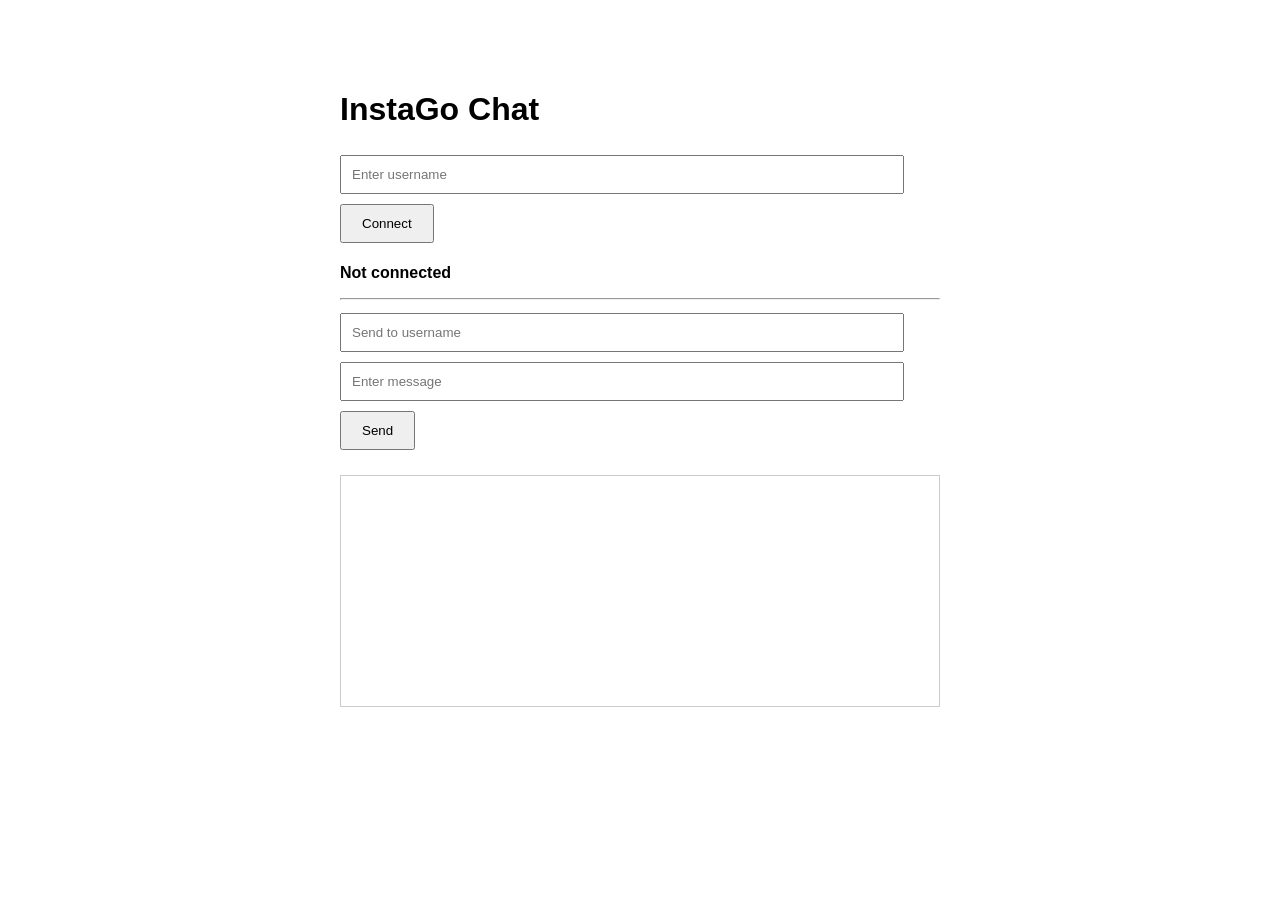
==== frontend/index.html @ cb794365 "Initial realtime chat project" ====
<!DOCTYPE html>
<html lang="en">
<head>
    <meta charset="UTF-8">
    <meta name="viewport" content="width=device-width, initial-scale=1.0">
    <title>InstaGo Chat</title>

    <style>
        body {
            font-family: Arial, sans-serif;
            max-width: 600px;
            margin: 50px auto;
            padding: 20px;
        }

        input {
            padding: 10px;
            margin: 5px 0;
            width: 90%;
        }

        button {
            padding: 10px 20px;
            margin: 5px 0;
            cursor: pointer;
        }

        #output {
            margin-top: 20px;
            border: 1px solid #ccc;
            padding: 15px;
            min-height: 200px;
        }

        #status {
            font-weight: bold;
        }
    </style>
</head>

<body>

    <h1>InstaGo Chat</h1>

    <!-- Username -->
    <input type="text" id="username" placeholder="Enter username">
    <button onclick="connect()">Connect</button>

    <p id="status">Not connected</p>

    <hr>

    <!-- Chat -->
    <input type="text" id="recipient" placeholder="Send to username">
    <input type="text" id="message" placeholder="Enter message">

    <button onclick="sendMessage()">Send</button>

    <div id="output"></div>

    <script>

        let socket;

        function connect() {
            const username = document.getElementById("username").value;

            if (!username) {
                alert("Please enter a username");
                return;
            }

            socket = new WebSocket(
                "ws://localhost:8080/ws?username=" +
                encodeURIComponent(username)
            );

            socket.onopen = function() {
                document.getElementById("status").innerText =
                    "Connected as " + username;
            };

            socket.onmessage = function(event) {
                const output = document.getElementById("output");

                output.innerHTML += "<p>" + event.data + "</p>";
            };

            socket.onclose = function() {
                document.getElementById("status").innerText =
                    "Disconnected";
            };

            socket.onerror = function(error) {
                console.log("WebSocket error:", error);
            };
        }

        function sendMessage() {

            const recipient =
                document.getElementById("recipient").value;

            const message =
                document.getElementById("message").value;

            if (!socket || socket.readyState !== WebSocket.OPEN) {
                alert("Connect first!");
                return;
            }

            if (!recipient || !message) {
                alert("Enter recipient and message");
                return;
            }

            const data = {
                to: recipient,
                message: message
            };

            socket.send(JSON.stringify(data));
        }

    </script>

</body>
</html>
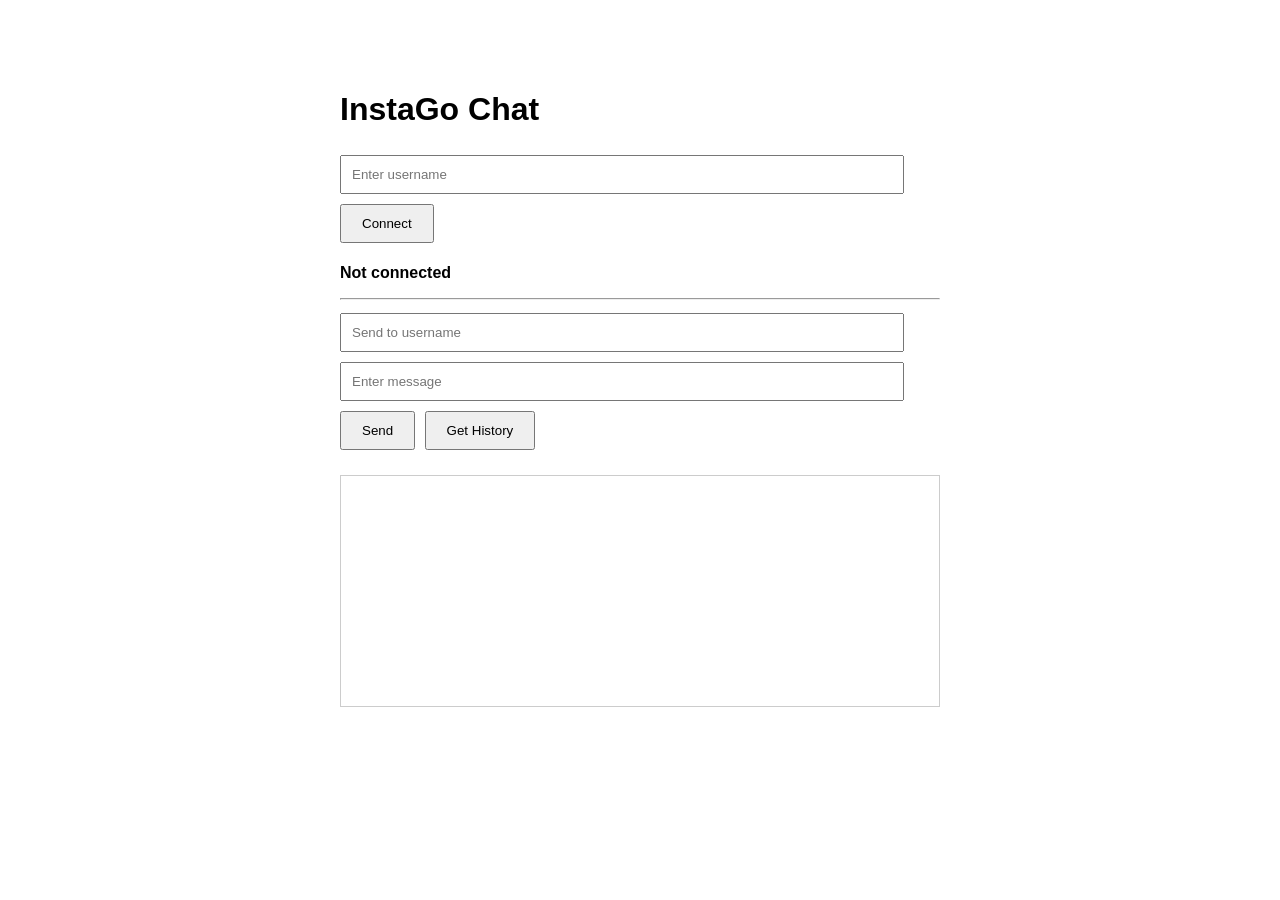
==== commit 8d4a5d7a: "Initial commit" ====
--- a/frontend/index.html
+++ b/frontend/index.html
@@ -21,7 +21,7 @@
 
         button {
             padding: 10px 20px;
-            margin: 5px 0;
+            margin: 5px 5px 5px 0;
             cursor: pointer;
         }
 
@@ -43,7 +43,12 @@
     <h1>InstaGo Chat</h1>
 
     <!-- Username -->
-    <input type="text" id="username" placeholder="Enter username">
+    <input
+        type="text"
+        id="username"
+        placeholder="Enter username"
+    >
+
     <button onclick="connect()">Connect</button>
 
     <p id="status">Not connected</p>
@@ -51,19 +56,34 @@
     <hr>
 
     <!-- Chat -->
-    <input type="text" id="recipient" placeholder="Send to username">
-    <input type="text" id="message" placeholder="Enter message">
+    <input
+        type="text"
+        id="recipient"
+        placeholder="Send to username"
+    >
+
+    <input
+        type="text"
+        id="message"
+        placeholder="Enter message"
+    >
 
     <button onclick="sendMessage()">Send</button>
 
+    <button onclick="getHistory()">Get History</button>
+
     <div id="output"></div>
 
     <script>
 
         let socket;
 
+
+        // Connect to WebSocket
         function connect() {
-            const username = document.getElementById("username").value;
+
+            const username =
+                document.getElementById("username").value;
 
             if (!username) {
                 alert("Please enter a username");
@@ -75,27 +95,84 @@
                 encodeURIComponent(username)
             );
 
+
             socket.onopen = function() {
+
                 document.getElementById("status").innerText =
                     "Connected as " + username;
-            };
-
+
+            };
+
+
+            // Receive messages from server
             socket.onmessage = function(event) {
-                const output = document.getElementById("output");
-
-                output.innerHTML += "<p>" + event.data + "</p>";
-            };
+
+                const output =
+                    document.getElementById("output");
+
+                try {
+
+                    const data = JSON.parse(event.data);
+
+                    // History received
+                    if (Array.isArray(data)) {
+
+                        data.forEach(msg => {
+
+                            output.innerHTML +=
+                                "<p>" +
+                                msg.from +
+                                ": " +
+                                msg.message +
+                                "</p>";
+
+                        });
+
+                    }
+
+                    // JSON object received
+                    else {
+
+                        output.innerHTML +=
+                            "<p>" +
+                            event.data +
+                            "</p>";
+
+                    }
+
+                }
+
+                // Normal text message
+                catch (error) {
+
+                    output.innerHTML +=
+                        "<p>" +
+                        event.data +
+                        "</p>";
+
+                }
+
+            };
+
 
             socket.onclose = function() {
+
                 document.getElementById("status").innerText =
                     "Disconnected";
-            };
+
+            };
+
 
             socket.onerror = function(error) {
+
                 console.log("WebSocket error:", error);
-            };
-        }
-
+
+            };
+
+        }
+
+
+        // Send normal chat message
         function sendMessage() {
 
             const recipient =
@@ -104,22 +181,72 @@
             const message =
                 document.getElementById("message").value;
 
-            if (!socket || socket.readyState !== WebSocket.OPEN) {
+
+            if (!socket ||
+                socket.readyState !== WebSocket.OPEN) {
+
                 alert("Connect first!");
                 return;
-            }
+
+            }
+
 
             if (!recipient || !message) {
+
                 alert("Enter recipient and message");
                 return;
-            }
+
+            }
+
 
             const data = {
+
+                type: "message",
                 to: recipient,
                 message: message
-            };
+
+            };
+
 
             socket.send(JSON.stringify(data));
+
+        }
+
+
+        // Request chat history
+        function getHistory() {
+
+            const recipient =
+                document.getElementById("recipient").value;
+
+
+            if (!socket ||
+                socket.readyState !== WebSocket.OPEN) {
+
+                alert("Connect first!");
+                return;
+
+            }
+
+
+            if (!recipient) {
+
+                alert("Enter username");
+                return;
+
+            }
+
+
+            const data = {
+
+                type: "history",
+                to: recipient
+
+            };
+
+
+            socket.send(JSON.stringify(data));
+
         }
 
     </script>
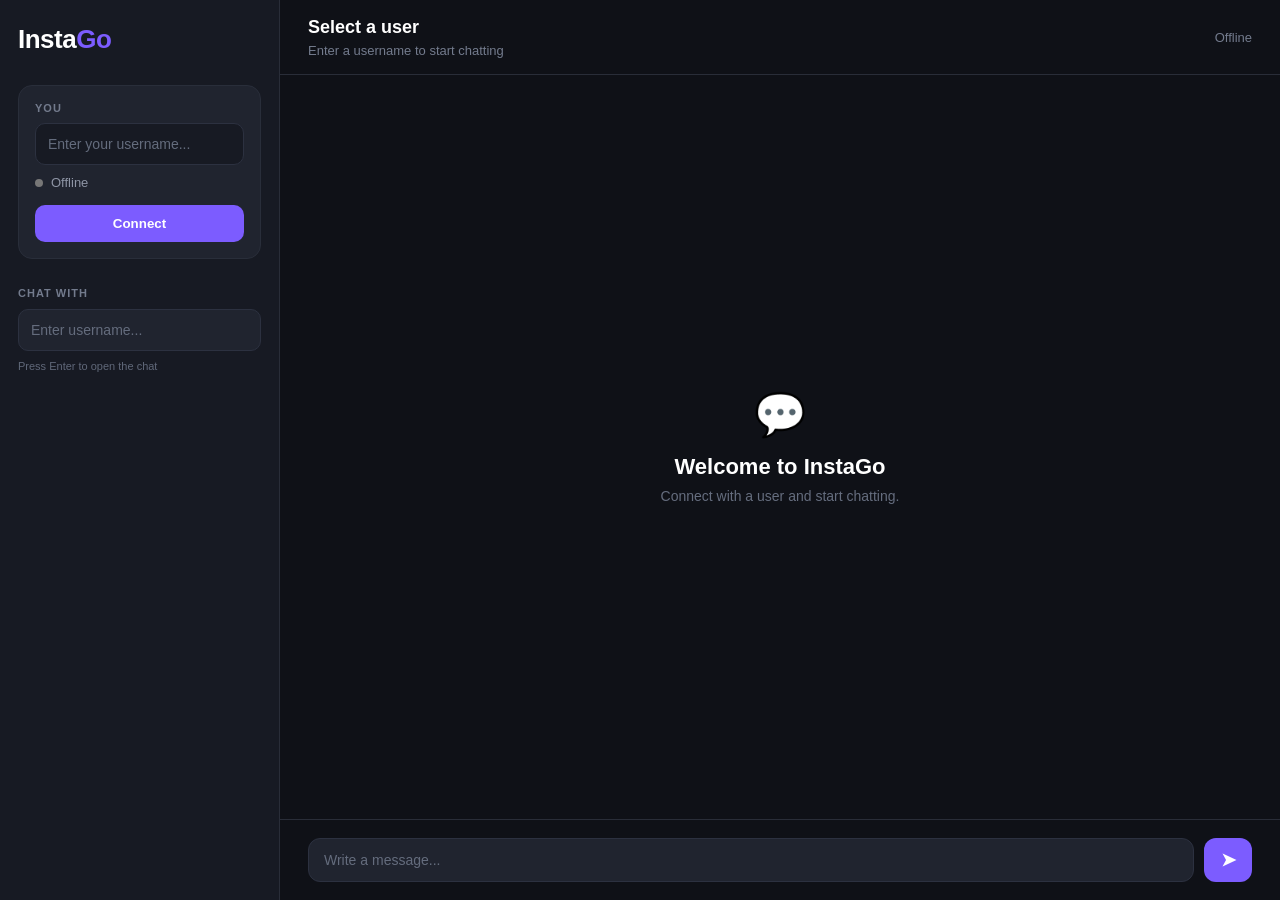
==== commit 53f80ef1: "Initial main" ====
--- a/frontend/index.html
+++ b/frontend/index.html
@@ -1,255 +1,174 @@
 <!DOCTYPE html>
 <html lang="en">
+
 <head>
     <meta charset="UTF-8">
     <meta name="viewport" content="width=device-width, initial-scale=1.0">
+
     <title>InstaGo Chat</title>
 
-    <style>
-        body {
-            font-family: Arial, sans-serif;
-            max-width: 600px;
-            margin: 50px auto;
-            padding: 20px;
-        }
-
-        input {
-            padding: 10px;
-            margin: 5px 0;
-            width: 90%;
-        }
-
-        button {
-            padding: 10px 20px;
-            margin: 5px 5px 5px 0;
-            cursor: pointer;
-        }
-
-        #output {
-            margin-top: 20px;
-            border: 1px solid #ccc;
-            padding: 15px;
-            min-height: 200px;
-        }
-
-        #status {
-            font-weight: bold;
-        }
-    </style>
+    <link rel="stylesheet" href="style.css">
 </head>
 
 <body>
 
-    <h1>InstaGo Chat</h1>
+    <div class="app">
 
-    <!-- Username -->
-    <input
-        type="text"
-        id="username"
-        placeholder="Enter username"
-    >
+        <!-- SIDEBAR -->
+        <aside class="sidebar">
 
-    <button onclick="connect()">Connect</button>
-
-    <p id="status">Not connected</p>
-
-    <hr>
-
-    <!-- Chat -->
-    <input
-        type="text"
-        id="recipient"
-        placeholder="Send to username"
-    >
-
-    <input
-        type="text"
-        id="message"
-        placeholder="Enter message"
-    >
-
-    <button onclick="sendMessage()">Send</button>
-
-    <button onclick="getHistory()">Get History</button>
-
-    <div id="output"></div>
-
-    <script>
-
-        let socket;
+            <div class="logo">
+                Insta<span>Go</span>
+            </div>
 
 
-        // Connect to WebSocket
-        function connect() {
+            <!-- YOUR USERNAME -->
+            <div class="profile-card">
 
-            const username =
-                document.getElementById("username").value;
+                <div class="profile-label">
+                    YOU
+                </div>
 
-            if (!username) {
-                alert("Please enter a username");
-                return;
-            }
+                <input
+                    type="text"
+                    id="username"
+                    class="username-input"
+                    placeholder="Enter your username..."
+                    autocomplete="off"
+                >
 
-            socket = new WebSocket(
-                "ws://localhost:8080/ws?username=" +
-                encodeURIComponent(username)
-            );
+                <div class="connection">
+
+                    <span
+                        id="statusDot"
+                        class="status-dot"
+                    ></span>
+
+                    <span id="status">
+                        Offline
+                    </span>
+
+                </div>
+
+                <button
+                    id="connectButton"
+                    class="connect-btn"
+                    onclick="connect()"
+                >
+                    Connect
+                </button>
+
+            </div>
 
 
-            socket.onopen = function() {
+            <!-- RECIPIENT -->
+            <div class="chat-selection">
 
-                document.getElementById("status").innerText =
-                    "Connected as " + username;
+                <div class="section-title">
+                    CHAT WITH
+                </div>
 
-            };
+                <input
+                    type="text"
+                    id="recipient"
+                    class="recipient-input"
+                    placeholder="Enter username..."
+                    autocomplete="off"
+                    onkeydown="handleRecipient(event)"
+                >
+
+                <p class="recipient-help">
+                    Press Enter to open the chat
+                </p>
+
+            </div>
+
+        </aside>
 
 
-            // Receive messages from server
-            socket.onmessage = function(event) {
-
-                const output =
-                    document.getElementById("output");
-
-                try {
-
-                    const data = JSON.parse(event.data);
-
-                    // History received
-                    if (Array.isArray(data)) {
-
-                        data.forEach(msg => {
-
-                            output.innerHTML +=
-                                "<p>" +
-                                msg.from +
-                                ": " +
-                                msg.message +
-                                "</p>";
-
-                        });
-
-                    }
-
-                    // JSON object received
-                    else {
-
-                        output.innerHTML +=
-                            "<p>" +
-                            event.data +
-                            "</p>";
-
-                    }
-
-                }
-
-                // Normal text message
-                catch (error) {
-
-                    output.innerHTML +=
-                        "<p>" +
-                        event.data +
-                        "</p>";
-
-                }
-
-            };
+        <!-- CHAT -->
+        <main class="chat">
 
 
-            socket.onclose = function() {
+            <!-- CHAT HEADER -->
+            <header class="chat-header">
 
-                document.getElementById("status").innerText =
-                    "Disconnected";
+                <div class="chat-user">
 
-            };
+                    <h2 id="chatTitle">
+                        Select a user
+                    </h2>
+
+                    <p id="chatSubtitle">
+                        Enter a username to start chatting
+                    </p>
+
+                </div>
 
 
-            socket.onerror = function(error) {
+                <div
+                    id="connectionStatus"
+                    class="connection-status"
+                >
+                    Offline
+                </div>
 
-                console.log("WebSocket error:", error);
-
-            };
-
-        }
+            </header>
 
 
-        // Send normal chat message
-        function sendMessage() {
+            <!-- MESSAGES -->
+            <section
+                id="output"
+                class="messages"
+            >
 
-            const recipient =
-                document.getElementById("recipient").value;
+                <div class="welcome">
 
-            const message =
-                document.getElementById("message").value;
+                    <div class="welcome-icon">
+                        💬
+                    </div>
+
+                    <h2>
+                        Welcome to InstaGo
+                    </h2>
+
+                    <p>
+                        Connect with a user and start chatting.
+                    </p>
+
+                </div>
+
+            </section>
 
 
-            if (!socket ||
-                socket.readyState !== WebSocket.OPEN) {
+            <!-- MESSAGE INPUT -->
+            <div class="input-area">
 
-                alert("Connect first!");
-                return;
+                <input
+                    type="text"
+                    id="message"
+                    placeholder="Write a message..."
+                    autocomplete="off"
+                    onkeydown="handleEnter(event)"
+                >
 
-            }
+                <button
+                    class="send-btn"
+                    onclick="sendMessage()"
+                    aria-label="Send message"
+                >
+                    ➤
+                </button>
+
+            </div>
+
+        </main>
+
+    </div>
 
 
-            if (!recipient || !message) {
-
-                alert("Enter recipient and message");
-                return;
-
-            }
-
-
-            const data = {
-
-                type: "message",
-                to: recipient,
-                message: message
-
-            };
-
-
-            socket.send(JSON.stringify(data));
-
-        }
-
-
-        // Request chat history
-        function getHistory() {
-
-            const recipient =
-                document.getElementById("recipient").value;
-
-
-            if (!socket ||
-                socket.readyState !== WebSocket.OPEN) {
-
-                alert("Connect first!");
-                return;
-
-            }
-
-
-            if (!recipient) {
-
-                alert("Enter username");
-                return;
-
-            }
-
-
-            const data = {
-
-                type: "history",
-                to: recipient
-
-            };
-
-
-            socket.send(JSON.stringify(data));
-
-        }
-
-    </script>
+    <script src="script.js"></script>
 
 </body>
+
 </html>
--- a/frontend/style.css
+++ b/frontend/style.css
@@ -0,0 +1,613 @@
+* {
+    box-sizing: border-box;
+    margin: 0;
+    padding: 0;
+}
+
+
+body {
+    font-family: Arial, Helvetica, sans-serif;
+
+    background: #0f1117;
+
+    color: #ffffff;
+
+    height: 100vh;
+
+    overflow: hidden;
+}
+
+
+/* =========================
+   APP
+========================= */
+
+.app {
+    width: 100%;
+
+    height: 100vh;
+
+    display: flex;
+}
+
+
+/* =========================
+   SIDEBAR
+========================= */
+
+.sidebar {
+    width: 280px;
+
+    height: 100vh;
+
+    background: #171a23;
+
+    border-right: 1px solid #292d38;
+
+    padding: 24px 18px;
+
+    display: flex;
+
+    flex-direction: column;
+}
+
+
+/* =========================
+   LOGO
+========================= */
+
+.logo {
+    font-size: 26px;
+
+    font-weight: 700;
+
+    letter-spacing: -0.5px;
+
+    margin-bottom: 30px;
+}
+
+.logo span {
+    color: #7c5cff;
+}
+
+
+/* =========================
+   PROFILE
+========================= */
+
+.profile-card {
+    background: #20242f;
+
+    border: 1px solid #292e3a;
+
+    border-radius: 14px;
+
+    padding: 16px;
+
+    margin-bottom: 28px;
+}
+
+
+.profile-label {
+    color: #737b8d;
+
+    font-size: 11px;
+
+    font-weight: 700;
+
+    letter-spacing: 1px;
+
+    margin-bottom: 9px;
+}
+
+
+/* =========================
+   USERNAME INPUT
+========================= */
+
+.username-input {
+    width: 100%;
+
+    background: #171a23;
+
+    border: 1px solid #2c3140;
+
+    border-radius: 10px;
+
+    padding: 12px;
+
+    color: white;
+
+    outline: none;
+
+    font-size: 14px;
+}
+
+
+.username-input::placeholder {
+    color: #646c7d;
+}
+
+
+.username-input:focus {
+    border-color: #7c5cff;
+}
+
+
+/* =========================
+   CONNECTION
+========================= */
+
+.connection {
+    display: flex;
+
+    align-items: center;
+
+    gap: 8px;
+
+    margin-top: 10px;
+
+    color: #8e95a5;
+
+    font-size: 13px;
+}
+
+
+.status-dot {
+    width: 8px;
+
+    height: 8px;
+
+    border-radius: 50%;
+
+    background: #777;
+}
+
+
+.status-dot.online {
+    background: #35d07f;
+}
+
+
+/* =========================
+   BUTTON
+========================= */
+
+button {
+    border: none;
+
+    cursor: pointer;
+
+    font-weight: 600;
+
+    transition: 0.2s ease;
+}
+
+
+.connect-btn {
+    width: 100%;
+
+    margin-top: 15px;
+
+    padding: 11px;
+
+    border-radius: 10px;
+
+    background: #7c5cff;
+
+    color: white;
+}
+
+
+.connect-btn:hover {
+    opacity: 0.9;
+
+    transform: translateY(-1px);
+}
+
+
+/* =========================
+   CHAT SELECTION
+========================= */
+
+.section-title {
+    color: #737b8d;
+
+    font-size: 11px;
+
+    font-weight: 700;
+
+    letter-spacing: 1px;
+
+    margin-bottom: 10px;
+}
+
+
+.recipient-input {
+    width: 100%;
+
+    background: #20242f;
+
+    border: 1px solid #2c3140;
+
+    border-radius: 10px;
+
+    padding: 12px;
+
+    color: white;
+
+    outline: none;
+
+    font-size: 14px;
+}
+
+
+.recipient-input::placeholder {
+    color: #646c7d;
+}
+
+
+.recipient-input:focus {
+    border-color: #7c5cff;
+}
+
+
+.recipient-help {
+    color: #606879;
+
+    font-size: 11px;
+
+    margin-top: 8px;
+
+    line-height: 1.4;
+}
+
+
+/* =========================
+   CHAT
+========================= */
+
+.chat {
+    flex: 1;
+
+    min-width: 0;
+
+    height: 100vh;
+
+    display: flex;
+
+    flex-direction: column;
+}
+
+
+/* =========================
+   CHAT HEADER
+========================= */
+
+.chat-header {
+    height: 75px;
+
+    padding: 0 28px;
+
+    border-bottom: 1px solid #292d38;
+
+    display: flex;
+
+    align-items: center;
+
+    justify-content: space-between;
+}
+
+
+.chat-user h2 {
+    font-size: 18px;
+
+    font-weight: 600;
+}
+
+
+.chat-user p {
+    color: #737b8d;
+
+    font-size: 13px;
+
+    margin-top: 5px;
+}
+
+
+.connection-status {
+    color: #737b8d;
+
+    font-size: 13px;
+}
+
+
+/* =========================
+   MESSAGES
+========================= */
+
+.messages {
+    flex: 1;
+
+    overflow-y: auto;
+
+    padding: 28px;
+
+    display: flex;
+
+    flex-direction: column;
+
+    gap: 12px;
+}
+
+
+/* =========================
+   WELCOME
+========================= */
+
+.welcome {
+    margin: auto;
+
+    text-align: center;
+
+    color: #656d7e;
+}
+
+
+.welcome-icon {
+    font-size: 42px;
+
+    margin-bottom: 15px;
+}
+
+
+.welcome h2 {
+    color: #ffffff;
+
+    font-size: 22px;
+
+    margin-bottom: 8px;
+}
+
+
+.welcome p {
+    font-size: 14px;
+}
+
+
+/* =========================
+   MESSAGE
+========================= */
+
+.message {
+    max-width: 65%;
+
+    padding: 11px 15px;
+
+    border-radius: 15px;
+
+    background: #20242f;
+
+    align-self: flex-start;
+}
+
+
+.message.mine {
+    background: #7c5cff;
+
+    align-self: flex-end;
+}
+
+
+.message-name {
+    color: #9da4b4;
+
+    font-size: 11px;
+
+    font-weight: 600;
+
+    margin-bottom: 4px;
+}
+
+
+.message.mine .message-name {
+    color: #ddd7ff;
+}
+
+
+.message-text {
+    font-size: 14px;
+
+    line-height: 1.5;
+
+    word-break: break-word;
+}
+
+
+/* =========================
+   MESSAGE STATUS
+========================= */
+
+.message-status {
+    font-size: 10px;
+
+    margin-top: 4px;
+
+    text-align: right;
+
+    opacity: 0.8;
+}
+
+
+/* =========================
+   INPUT
+========================= */
+
+.input-area {
+    padding: 18px 28px;
+
+    border-top: 1px solid #292d38;
+
+    display: flex;
+
+    gap: 10px;
+}
+
+
+#message {
+    flex: 1;
+
+    background: #20242f;
+
+    border: 1px solid #2c3140;
+
+    border-radius: 12px;
+
+    padding: 13px 15px;
+
+    color: white;
+
+    outline: none;
+
+    font-size: 14px;
+}
+
+
+#message::placeholder {
+    color: #646c7d;
+}
+
+
+#message:focus {
+    border-color: #7c5cff;
+}
+
+
+/* =========================
+   SEND BUTTON
+========================= */
+
+.send-btn {
+    width: 48px;
+
+    border-radius: 12px;
+
+    background: #7c5cff;
+
+    color: white;
+
+    font-size: 18px;
+}
+
+
+.send-btn:hover {
+    opacity: 0.9;
+
+    transform: translateY(-1px);
+}
+
+
+/* =========================
+   SCROLLBAR
+========================= */
+
+.messages::-webkit-scrollbar {
+    width: 6px;
+}
+
+
+.messages::-webkit-scrollbar-track {
+    background: transparent;
+}
+
+
+.messages::-webkit-scrollbar-thumb {
+    background: #303544;
+
+    border-radius: 10px;
+}
+
+
+/* =========================
+   TABLET
+========================= */
+
+@media (max-width: 700px) {
+
+    .sidebar {
+        width: 220px;
+
+        padding: 18px 12px;
+    }
+
+
+    .chat-header {
+        padding: 0 18px;
+    }
+
+
+    .messages {
+        padding: 18px;
+    }
+
+
+    .input-area {
+        padding: 12px;
+    }
+
+
+    .message {
+        max-width: 80%;
+    }
+
+}
+
+
+/* =========================
+   MOBILE
+========================= */
+
+@media (max-width: 500px) {
+
+    .sidebar {
+        display: none;
+    }
+
+
+    .chat-header {
+        height: 65px;
+
+        padding: 0 15px;
+    }
+
+
+    .chat-user h2 {
+        font-size: 16px;
+    }
+
+
+    .chat-user p {
+        font-size: 12px;
+    }
+
+
+    .messages {
+        padding: 15px;
+    }
+
+
+    .input-area {
+        padding: 10px;
+    }
+
+
+    #message {
+        padding: 12px;
+    }
+
+
+    .send-btn {
+        width: 45px;
+    }
+
+}
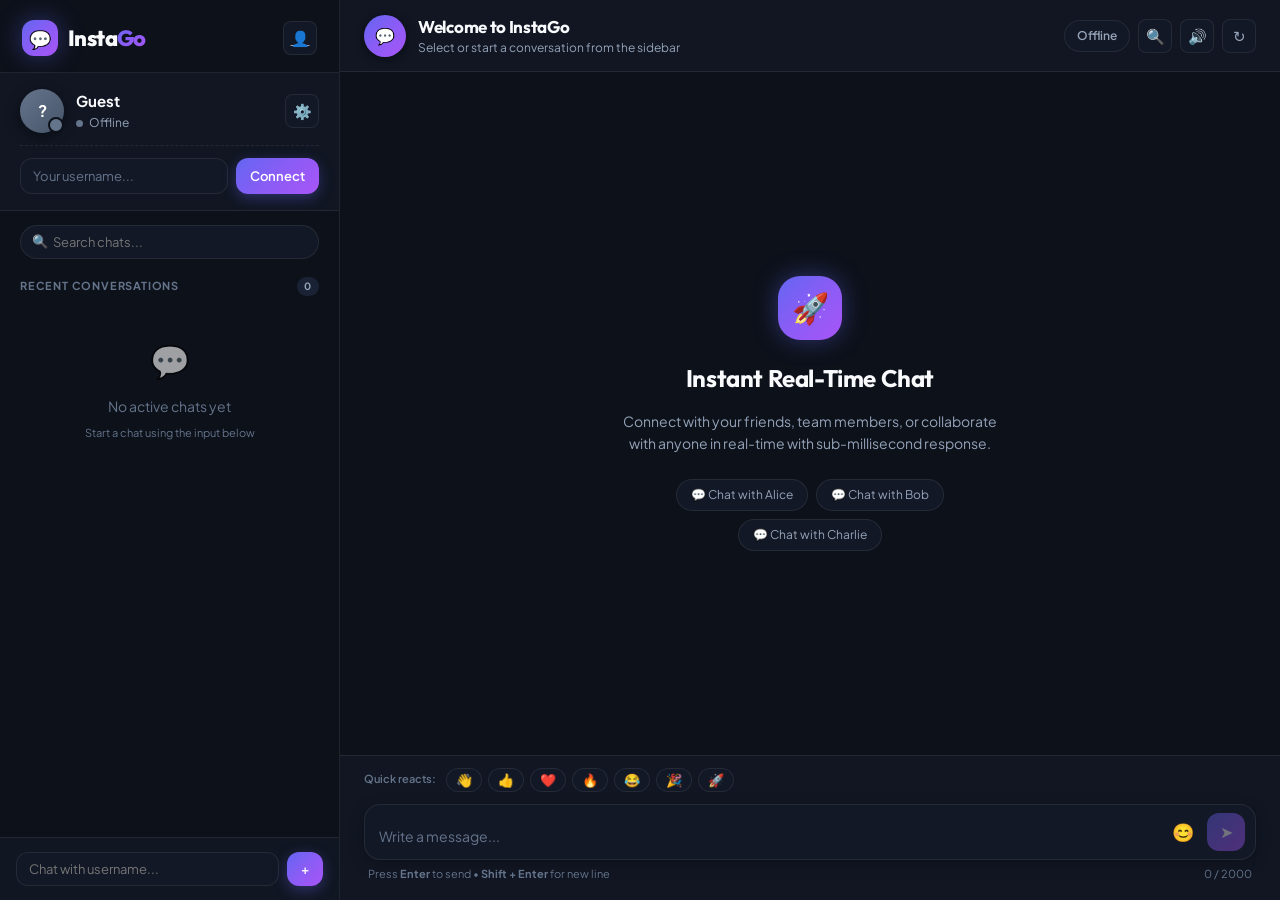
==== commit f614c2ba: "Iniital commit" ====
--- a/frontend/index.html
+++ b/frontend/index.html
@@ -4,8 +4,8 @@
 <head>
     <meta charset="UTF-8">
     <meta name="viewport" content="width=device-width, initial-scale=1.0">
-
-    <title>InstaGo Chat</title>
+    <meta name="description" content="InstaGo is a blazing-fast, reactive real-time chat application powered by Go WebSockets.">
+    <title>InstaGo • Realtime Messenger</title>
 
     <link rel="stylesheet" href="style.css">
 </head>
@@ -14,151 +14,271 @@
 
     <div class="app">
 
+        <!-- MOBILE SIDEBAR OVERLAY -->
+        <div id="sidebarOverlay" class="sidebar-overlay" onclick="toggleMobileSidebar(false)"></div>
+
         <!-- SIDEBAR -->
-        <aside class="sidebar">
-
-            <div class="logo">
-                Insta<span>Go</span>
-            </div>
-
-
-            <!-- YOUR USERNAME -->
-            <div class="profile-card">
-
-                <div class="profile-label">
-                    YOU
-                </div>
-
+        <aside id="sidebar" class="sidebar">
+
+            <!-- SIDEBAR HEADER -->
+            <header class="sidebar-header">
+                <a href="/" class="logo-container">
+                    <div class="logo-badge">💬</div>
+                    <div class="logo-text">Insta<span>Go</span></div>
+                </a>
+
+                <div class="sidebar-actions">
+                    <a href="login.html" id="authLink" class="icon-btn" title="Account / Login">
+                        👤
+                    </a>
+                </div>
+            </header>
+
+            <!-- PROFILE / CONNECTION CARD -->
+            <section class="profile-section">
+                <div class="profile-card">
+                    <div id="myAvatar" class="user-avatar status-indicator">
+                        ?
+                    </div>
+
+                    <div class="profile-details">
+                        <div id="myUsername" class="profile-name">
+                            Guest
+                        </div>
+
+                        <div class="profile-status">
+                            <span id="myStatusDot" class="live-dot"></span>
+                            <span id="myStatusText">Offline</span>
+                        </div>
+                    </div>
+
+                    <button id="toggleDrawerBtn" class="icon-btn" onclick="toggleUserDrawer()" title="Connection settings">
+                        ⚙️
+                    </button>
+                </div>
+
+                <!-- COLLAPSIBLE CONNECT FORM -->
+                <div id="userConnectDrawer" class="user-connect-drawer">
+                    <div class="input-with-button">
+                        <input
+                            type="text"
+                            id="username"
+                            class="custom-input"
+                            placeholder="Your username..."
+                            autocomplete="off"
+                            maxlength="24"
+                        >
+
+                        <button
+                            id="connectButton"
+                            class="btn-primary"
+                            onclick="toggleConnect()"
+                        >
+                            Connect
+                        </button>
+                    </div>
+                </div>
+            </section>
+
+            <!-- SEARCH CONTACTS -->
+            <div class="sidebar-search-box">
+                <div class="search-input-wrapper">
+                    <span class="search-icon">🔍</span>
+                    <input
+                        type="text"
+                        id="searchContactsInput"
+                        class="search-input"
+                        placeholder="Search chats..."
+                        autocomplete="off"
+                        oninput="handleSearchContacts(event)"
+                    >
+                </div>
+            </div>
+
+            <!-- CONTACTS SECTION LABEL -->
+            <div class="section-label">
+                <span>Recent Conversations</span>
+                <span id="contactsCount" class="section-label-count">0</span>
+            </div>
+
+            <!-- CONVERSATIONS LIST -->
+            <div id="conversationList" class="conversation-list" role="list">
+                <!-- Rendered dynamically by script.js -->
+            </div>
+
+            <!-- SIDEBAR FOOTER (START NEW CHAT) -->
+            <footer class="sidebar-footer">
+                <form class="new-chat-form" onsubmit="handleStartChat(event)">
+                    <input
+                        type="text"
+                        id="recipient"
+                        class="new-chat-input"
+                        placeholder="Chat with username..."
+                        autocomplete="off"
+                        required
+                    >
+
+                    <button type="submit" class="btn-primary" title="Start conversation">
+                        +
+                    </button>
+                </form>
+            </footer>
+
+        </aside>
+
+
+        <!-- MAIN CHAT AREA -->
+        <main class="chat-main">
+
+            <!-- CHAT HEADER -->
+            <header class="chat-header">
+
+                <div class="chat-header-left">
+                    <button class="mobile-menu-btn" onclick="toggleMobileSidebar(true)" aria-label="Open conversation menu">
+                        ☰
+                    </button>
+
+                    <div class="chat-user-meta">
+                        <div id="activeAvatar" class="active-user-avatar">
+                            💬
+                        </div>
+
+                        <div class="chat-user-headings">
+                            <h1 id="chatTitle" class="chat-user-name">
+                                Welcome to InstaGo
+                            </h1>
+
+                            <p id="chatSubtitle" class="chat-user-status">
+                                Connect and choose a conversation to start messaging
+                            </p>
+                        </div>
+                    </div>
+                </div>
+
+                <div class="chat-header-actions">
+                    <div id="connectionStatus" class="header-status-badge">
+                        Offline
+                    </div>
+
+                    <button id="searchChatToggleBtn" class="icon-btn" onclick="toggleChatSearch()" title="Search in chat">
+                        🔍
+                    </button>
+
+                    <button id="soundToggleBtn" class="icon-btn" onclick="toggleSound()" title="Sound Effects (On)">
+                        🔊
+                    </button>
+
+                    <button id="refreshHistoryBtn" class="icon-btn" onclick="refreshHistory()" title="Reload history">
+                        ↻
+                    </button>
+                </div>
+
+            </header>
+
+            <!-- IN-CHAT SEARCH DRAWER -->
+            <div id="chatSearchDrawer" class="chat-search-drawer">
                 <input
                     type="text"
-                    id="username"
-                    class="username-input"
-                    placeholder="Enter your username..."
-                    autocomplete="off"
+                    id="searchMessagesInput"
+                    class="custom-input"
+                    placeholder="Search messages in this conversation..."
+                    oninput="handleSearchMessages(event)"
                 >
-
-                <div class="connection">
-
-                    <span
-                        id="statusDot"
-                        class="status-dot"
-                    ></span>
-
-                    <span id="status">
-                        Offline
-                    </span>
-
-                </div>
-
-                <button
-                    id="connectButton"
-                    class="connect-btn"
-                    onclick="connect()"
-                >
-                    Connect
-                </button>
-
-            </div>
-
-
-            <!-- RECIPIENT -->
-            <div class="chat-selection">
-
-                <div class="section-title">
-                    CHAT WITH
-                </div>
-
-                <input
-                    type="text"
-                    id="recipient"
-                    class="recipient-input"
-                    placeholder="Enter username..."
-                    autocomplete="off"
-                    onkeydown="handleRecipient(event)"
-                >
-
-                <p class="recipient-help">
-                    Press Enter to open the chat
-                </p>
-
-            </div>
-
-        </aside>
-
-
-        <!-- CHAT -->
-        <main class="chat">
-
-
-            <!-- CHAT HEADER -->
-            <header class="chat-header">
-
-                <div class="chat-user">
-
-                    <h2 id="chatTitle">
-                        Select a user
-                    </h2>
-
-                    <p id="chatSubtitle">
-                        Enter a username to start chatting
+                <button class="btn-secondary" onclick="toggleChatSearch(false)">Done</button>
+            </div>
+
+            <!-- MESSAGES VIEWPORT -->
+            <section id="output" class="messages-viewport" role="log" aria-live="polite">
+
+                <div class="chat-welcome">
+                    <div class="welcome-badge">🚀</div>
+                    <h2 class="welcome-title">Instant Real-Time Chat</h2>
+                    <p class="welcome-desc">
+                        Connect with your friends, team members, or collaborate with anyone in real-time with sub-millisecond response.
                     </p>
-
-                </div>
-
-
-                <div
-                    id="connectionStatus"
-                    class="connection-status"
-                >
-                    Offline
-                </div>
-
-            </header>
-
-
-            <!-- MESSAGES -->
-            <section
-                id="output"
-                class="messages"
+                    <div class="welcome-suggestions">
+                        <span class="suggestion-chip" onclick="quickSelectUser('alice')">💬 Chat with Alice</span>
+                        <span class="suggestion-chip" onclick="quickSelectUser('bob')">💬 Chat with Bob</span>
+                        <span class="suggestion-chip" onclick="quickSelectUser('charlie')">💬 Chat with Charlie</span>
+                    </div>
+                </div>
+
+            </section>
+
+            <!-- SCROLL TO BOTTOM BUTTON -->
+            <button
+                id="scrollBottomBtn"
+                class="scroll-bottom-btn"
+                onclick="scrollToBottom(true)"
+                aria-label="Scroll to bottom"
             >
-
-                <div class="welcome">
-
-                    <div class="welcome-icon">
-                        💬
-                    </div>
-
-                    <h2>
-                        Welcome to InstaGo
-                    </h2>
-
-                    <p>
-                        Connect with a user and start chatting.
-                    </p>
-
-                </div>
-
-            </section>
-
-
-            <!-- MESSAGE INPUT -->
-            <div class="input-area">
-
-                <input
-                    type="text"
-                    id="message"
-                    placeholder="Write a message..."
-                    autocomplete="off"
-                    onkeydown="handleEnter(event)"
-                >
-
-                <button
-                    class="send-btn"
-                    onclick="sendMessage()"
-                    aria-label="Send message"
-                >
-                    ➤
-                </button>
+                ↓
+                <span id="newMsgBadge" class="scroll-badge" style="display: none;">1</span>
+            </button>
+
+
+            <!-- CHAT INPUT AREA -->
+            <div class="chat-input-area">
+
+                <!-- Quick Reaction Chips -->
+                <div class="quick-reaction-bar">
+                    <span class="quick-reaction-label">Quick reacts:</span>
+                    <button class="quick-react-pill" onclick="sendQuickReaction('👋')">👋</button>
+                    <button class="quick-react-pill" onclick="sendQuickReaction('👍')">👍</button>
+                    <button class="quick-react-pill" onclick="sendQuickReaction('❤️')">❤️</button>
+                    <button class="quick-react-pill" onclick="sendQuickReaction('🔥')">🔥</button>
+                    <button class="quick-react-pill" onclick="sendQuickReaction('😂')">😂</button>
+                    <button class="quick-react-pill" onclick="sendQuickReaction('🎉')">🎉</button>
+                    <button class="quick-react-pill" onclick="sendQuickReaction('🚀')">🚀</button>
+                </div>
+
+                <!-- Input Box -->
+                <div class="input-form-box">
+                    <textarea
+                        id="message"
+                        class="chat-textarea"
+                        placeholder="Write a message..."
+                        rows="1"
+                        autocomplete="off"
+                        onkeydown="handleTextareaKeydown(event)"
+                        oninput="handleTextareaInput(event)"
+                    ></textarea>
+
+                    <div class="input-actions-right">
+                        <button
+                            id="emojiTriggerBtn"
+                            class="emoji-trigger-btn"
+                            onclick="toggleEmojiPicker()"
+                            title="Insert Emoji"
+                            type="button"
+                        >
+                            😊
+                        </button>
+
+                        <button
+                            id="sendBtn"
+                            class="send-action-btn"
+                            onclick="sendMessage()"
+                            aria-label="Send message"
+                            type="button"
+                        >
+                            ➤
+                        </button>
+                    </div>
+                </div>
+
+                <!-- Helper Hint Row -->
+                <div class="input-hint-row">
+                    <span>Press <strong>Enter</strong> to send • <strong>Shift + Enter</strong> for new line</span>
+                    <span id="charCounter">0 / 2000</span>
+                </div>
+
+                <!-- EMOJI POPOVER -->
+                <div id="emojiPopover" class="emoji-popover">
+                    <div class="emoji-grid" id="emojiGrid">
+                        <!-- Populated dynamically -->
+                    </div>
+                </div>
 
             </div>
 
@@ -166,6 +286,8 @@
 
     </div>
 
+    <!-- TOAST NOTIFICATION CONTAINER -->
+    <div id="toastContainer" class="toast-container" aria-live="assertive"></div>
 
     <script src="script.js"></script>
 
--- a/frontend/style.css
+++ b/frontend/style.css
@@ -1,613 +1,1451 @@
+@import url('https://fonts.googleapis.com/css2?family=Outfit:wght@500;600;700;800&family=Plus+Jakarta+Sans:wght@400;500;600;700&display=swap');
+
+/* ==========================================================================
+   CSS VARIABLES & DESIGN SYSTEM
+   ========================================================================== */
+:root {
+    --font-heading: 'Outfit', -apple-system, BlinkMacSystemFont, sans-serif;
+    --font-body: 'Plus Jakarta Sans', -apple-system, BlinkMacSystemFont, sans-serif;
+
+    /* Theme Colors */
+    --bg-darkest: #07090e;
+    --bg-primary: #0d111a;
+    --bg-secondary: #131826;
+    --bg-tertiary: #1a2235;
+    --bg-card: rgba(19, 24, 38, 0.75);
+    --bg-glass: rgba(26, 34, 53, 0.6);
+    --bg-hover: rgba(255, 255, 255, 0.05);
+
+    /* Borders */
+    --border-subtle: rgba(255, 255, 255, 0.08);
+    --border-medium: rgba(255, 255, 255, 0.14);
+    --border-glow: rgba(99, 102, 241, 0.5);
+
+    /* Gradients */
+    --accent-gradient: linear-gradient(135deg, #6366f1 0%, #8b5cf6 50%, #a855f7 100%);
+    --accent-glow: 0 0 24px rgba(99, 102, 241, 0.4);
+    --accent-solid: #6366f1;
+    --accent-hover: #4f46e5;
+    --accent-secondary: #ec4899;
+
+    /* Text Colors */
+    --text-primary: #f8fafc;
+    --text-secondary: #94a3b8;
+    --text-muted: #64748b;
+    --text-inverted: #0d111a;
+
+    /* Status Colors */
+    --status-online: #10b981;
+    --status-online-glow: rgba(16, 185, 129, 0.4);
+    --status-offline: #64748b;
+    --status-connecting: #f59e0b;
+    --status-danger: #f43f5e;
+
+    /* Geometry & Shadows */
+    --radius-sm: 8px;
+    --radius-md: 12px;
+    --radius-lg: 16px;
+    --radius-xl: 22px;
+    --radius-full: 9999px;
+    --shadow-main: 0 12px 32px -4px rgba(0, 0, 0, 0.6);
+    --shadow-popover: 0 20px 40px rgba(0, 0, 0, 0.7);
+
+    /* Transitions */
+    --trans-fast: 0.18s cubic-bezier(0.4, 0, 0.2, 1);
+    --trans-medium: 0.28s cubic-bezier(0.4, 0, 0.2, 1);
+}
+
+/* ==========================================================================
+   BASE RESETS
+   ========================================================================== */
 * {
     box-sizing: border-box;
     margin: 0;
     padding: 0;
 }
 
-
-body {
-    font-family: Arial, Helvetica, sans-serif;
-
-    background: #0f1117;
-
+html, body {
+    width: 100%;
+    height: 100%;
+    overflow: hidden;
+    background-color: var(--bg-darkest);
+    color: var(--text-primary);
+    font-family: var(--font-body);
+    font-size: 14px;
+    line-height: 1.5;
+    -webkit-font-smoothing: antialiased;
+    -moz-osx-font-smoothing: grayscale;
+}
+
+/* Background Atmosphere */
+body::before {
+    content: '';
+    position: fixed;
+    top: -20%;
+    left: -10%;
+    width: 60vw;
+    height: 60vw;
+    background: radial-gradient(circle, rgba(99, 102, 241, 0.12) 0%, rgba(139, 92, 246, 0.04) 40%, transparent 70%);
+    pointer-events: none;
+    z-index: 0;
+}
+
+body::after {
+    content: '';
+    position: fixed;
+    bottom: -15%;
+    right: -10%;
+    width: 50vw;
+    height: 50vw;
+    background: radial-gradient(circle, rgba(168, 85, 247, 0.09) 0%, rgba(236, 72, 153, 0.03) 45%, transparent 70%);
+    pointer-events: none;
+    z-index: 0;
+}
+
+button {
+    font-family: inherit;
+    border: none;
+    background: transparent;
+    cursor: pointer;
+    color: inherit;
+    transition: all var(--trans-fast);
+}
+
+input, textarea {
+    font-family: inherit;
+    color: inherit;
+}
+
+/* ==========================================================================
+   APP LAYOUT
+   ========================================================================== */
+.app {
+    position: relative;
+    z-index: 1;
+    width: 100%;
+    height: 100vh;
+    display: flex;
+    overflow: hidden;
+    backdrop-filter: blur(8px);
+}
+
+/* ==========================================================================
+   SIDEBAR
+   ========================================================================== */
+.sidebar {
+    width: 340px;
+    height: 100%;
+    background: var(--bg-primary);
+    border-right: 1px solid var(--border-subtle);
+    display: flex;
+    flex-direction: column;
+    flex-shrink: 0;
+    transition: transform var(--trans-medium);
+    z-index: 20;
+}
+
+/* Sidebar Brand Header */
+.sidebar-header {
+    padding: 20px 22px 16px;
+    display: flex;
+    align-items: center;
+    justify-content: space-between;
+    border-bottom: 1px solid var(--border-subtle);
+}
+
+.logo-container {
+    display: flex;
+    align-items: center;
+    gap: 10px;
+    text-decoration: none;
+}
+
+.logo-badge {
+    width: 36px;
+    height: 36px;
+    border-radius: var(--radius-md);
+    background: var(--accent-gradient);
+    display: flex;
+    align-items: center;
+    justify-content: center;
+    font-size: 18px;
+    box-shadow: var(--accent-glow);
+}
+
+.logo-text {
+    font-family: var(--font-heading);
+    font-size: 22px;
+    font-weight: 800;
+    letter-spacing: -0.6px;
+    color: var(--text-primary);
+}
+
+.logo-text span {
+    background: var(--accent-gradient);
+    -webkit-background-clip: text;
+    -webkit-text-fill-color: transparent;
+}
+
+.sidebar-actions {
+    display: flex;
+    align-items: center;
+    gap: 8px;
+}
+
+.icon-btn {
+    width: 34px;
+    height: 34px;
+    border-radius: var(--radius-sm);
+    display: flex;
+    align-items: center;
+    justify-content: center;
+    color: var(--text-secondary);
+    background: var(--bg-secondary);
+    border: 1px solid var(--border-subtle);
+    font-size: 15px;
+    transition: all var(--trans-fast);
+}
+
+.icon-btn:hover {
+    color: var(--text-primary);
+    background: var(--bg-tertiary);
+    border-color: var(--border-medium);
+    transform: translateY(-1px);
+}
+
+.icon-btn.active {
+    color: #fff;
+    background: var(--accent-solid);
+    border-color: var(--accent-solid);
+}
+
+/* User Profile Section */
+.profile-section {
+    padding: 16px 20px;
+    background: var(--bg-card);
+    border-bottom: 1px solid var(--border-subtle);
+    backdrop-filter: blur(12px);
+}
+
+.profile-card {
+    display: flex;
+    align-items: center;
+    gap: 12px;
+}
+
+.user-avatar {
+    width: 44px;
+    height: 44px;
+    border-radius: var(--radius-full);
+    display: flex;
+    align-items: center;
+    justify-content: center;
+    font-weight: 700;
+    font-size: 16px;
+    color: #fff;
+    text-transform: uppercase;
+    box-shadow: 0 4px 14px rgba(0, 0, 0, 0.4);
+    position: relative;
+    flex-shrink: 0;
+}
+
+.user-avatar.status-indicator::after {
+    content: '';
+    position: absolute;
+    bottom: 0;
+    right: 0;
+    width: 12px;
+    height: 12px;
+    border-radius: var(--radius-full);
+    border: 2px solid var(--bg-primary);
+    background-color: var(--status-offline);
+    transition: background-color var(--trans-fast);
+}
+
+.user-avatar.status-indicator.online::after {
+    background-color: var(--status-online);
+    box-shadow: 0 0 10px var(--status-online);
+}
+
+.user-avatar.status-indicator.connecting::after {
+    background-color: var(--status-connecting);
+}
+
+.profile-details {
+    flex: 1;
+    min-width: 0;
+}
+
+.profile-name {
+    font-size: 15px;
+    font-weight: 700;
+    white-space: nowrap;
+    overflow: hidden;
+    text-overflow: ellipsis;
+    display: flex;
+    align-items: center;
+    gap: 6px;
+}
+
+.profile-status {
+    display: flex;
+    align-items: center;
+    gap: 6px;
+    font-size: 12px;
+    color: var(--text-secondary);
+    margin-top: 2px;
+}
+
+.live-dot {
+    width: 7px;
+    height: 7px;
+    border-radius: var(--radius-full);
+    background: var(--status-offline);
+}
+
+.live-dot.online {
+    background: var(--status-online);
+    box-shadow: 0 0 8px var(--status-online);
+    animation: livePulse 2s infinite ease-in-out;
+}
+
+.live-dot.connecting {
+    background: var(--status-connecting);
+    animation: livePulse 1.2s infinite ease-in-out;
+}
+
+@keyframes livePulse {
+    0%, 100% { opacity: 1; transform: scale(1); }
+    50% { opacity: 0.5; transform: scale(1.2); }
+}
+
+/* User Connection Form Drawer (when editing/disconnected) */
+.user-connect-drawer {
+    margin-top: 12px;
+    padding-top: 12px;
+    border-top: 1px dashed var(--border-subtle);
+    display: flex;
+    flex-direction: column;
+    gap: 10px;
+}
+
+.input-with-button {
+    display: flex;
+    gap: 8px;
+}
+
+.custom-input {
+    flex: 1;
+    background: var(--bg-secondary);
+    border: 1px solid var(--border-subtle);
+    border-radius: var(--radius-md);
+    padding: 9px 12px;
+    font-size: 13px;
+    color: var(--text-primary);
+    outline: none;
+    transition: border-color var(--trans-fast), box-shadow var(--trans-fast);
+}
+
+.custom-input:focus {
+    border-color: var(--border-glow);
+    box-shadow: 0 0 0 3px rgba(99, 102, 241, 0.15);
+}
+
+.custom-input::placeholder {
+    color: var(--text-muted);
+}
+
+.btn-primary {
+    background: var(--accent-gradient);
+    color: #fff;
+    padding: 8px 14px;
+    border-radius: var(--radius-md);
+    font-weight: 600;
+    font-size: 13px;
+    display: flex;
+    align-items: center;
+    justify-content: center;
+    gap: 6px;
+    box-shadow: 0 4px 14px rgba(99, 102, 241, 0.35);
+    white-space: nowrap;
+}
+
+.btn-primary:hover {
+    box-shadow: 0 6px 20px rgba(99, 102, 241, 0.5);
+    transform: translateY(-1px);
+}
+
+.btn-primary:active {
+    transform: translateY(0);
+}
+
+.btn-secondary {
+    background: var(--bg-tertiary);
+    color: var(--text-secondary);
+    border: 1px solid var(--border-subtle);
+    padding: 8px 12px;
+    border-radius: var(--radius-md);
+    font-weight: 500;
+    font-size: 12px;
+}
+
+.btn-secondary:hover {
+    color: var(--text-primary);
+    border-color: var(--border-medium);
+}
+
+/* Sidebar Search & Section Header */
+.sidebar-search-box {
+    padding: 14px 20px 8px;
+}
+
+.search-input-wrapper {
+    position: relative;
+    display: flex;
+    align-items: center;
+}
+
+.search-icon {
+    position: absolute;
+    left: 12px;
+    font-size: 13px;
+    color: var(--text-muted);
+    pointer-events: none;
+}
+
+.search-input {
+    width: 100%;
+    background: var(--bg-secondary);
+    border: 1px solid var(--border-subtle);
+    border-radius: var(--radius-full);
+    padding: 8px 14px 8px 32px;
+    font-size: 13px;
+    color: var(--text-primary);
+    outline: none;
+    transition: all var(--trans-fast);
+}
+
+.search-input:focus {
+    background: var(--bg-tertiary);
+    border-color: var(--border-glow);
+    box-shadow: 0 0 0 2px rgba(99, 102, 241, 0.15);
+}
+
+.section-label {
+    display: flex;
+    align-items: center;
+    justify-content: space-between;
+    padding: 10px 20px 6px;
+    font-size: 11px;
+    font-weight: 700;
+    letter-spacing: 0.8px;
+    color: var(--text-muted);
+    text-transform: uppercase;
+}
+
+.section-label-count {
+    background: var(--bg-tertiary);
+    color: var(--text-secondary);
+    padding: 2px 7px;
+    border-radius: var(--radius-full);
+    font-size: 10px;
+}
+
+/* Conversation / Contact List */
+.conversation-list {
+    flex: 1;
+    overflow-y: auto;
+    padding: 4px 12px;
+    display: flex;
+    flex-direction: column;
+    gap: 4px;
+}
+
+.conversation-item {
+    display: flex;
+    align-items: center;
+    gap: 12px;
+    padding: 10px 12px;
+    border-radius: var(--radius-lg);
+    background: transparent;
+    cursor: pointer;
+    transition: all var(--trans-fast);
+    position: relative;
+    user-select: none;
+}
+
+.conversation-item:hover {
+    background: var(--bg-hover);
+    transform: translateX(2px);
+}
+
+.conversation-item.active {
+    background: var(--bg-glass);
+    border: 1px solid var(--border-glow);
+    box-shadow: 0 4px 16px rgba(0, 0, 0, 0.3);
+}
+
+.conversation-item.active::before {
+    content: '';
+    position: absolute;
+    left: -4px;
+    top: 50%;
+    transform: translateY(-50%);
+    width: 4px;
+    height: 22px;
+    border-radius: 4px;
+    background: var(--accent-gradient);
+}
+
+.contact-avatar {
+    width: 42px;
+    height: 42px;
+    border-radius: var(--radius-full);
+    display: flex;
+    align-items: center;
+    justify-content: center;
+    font-weight: 700;
+    font-size: 15px;
+    color: #fff;
+    flex-shrink: 0;
+    box-shadow: 0 2px 8px rgba(0, 0, 0, 0.3);
+}
+
+.contact-info {
+    flex: 1;
+    min-width: 0;
+}
+
+.contact-top-row {
+    display: flex;
+    align-items: center;
+    justify-content: space-between;
+    margin-bottom: 2px;
+}
+
+.contact-name {
+    font-size: 14px;
+    font-weight: 600;
+    color: var(--text-primary);
+    white-space: nowrap;
+    overflow: hidden;
+    text-overflow: ellipsis;
+}
+
+.contact-time {
+    font-size: 11px;
+    color: var(--text-muted);
+    flex-shrink: 0;
+}
+
+.contact-bottom-row {
+    display: flex;
+    align-items: center;
+    justify-content: space-between;
+    gap: 8px;
+}
+
+.contact-snippet {
+    font-size: 12px;
+    color: var(--text-secondary);
+    white-space: nowrap;
+    overflow: hidden;
+    text-overflow: ellipsis;
+}
+
+.conversation-item.unread .contact-snippet {
+    color: var(--text-primary);
+    font-weight: 600;
+}
+
+.unread-badge {
+    min-width: 18px;
+    height: 18px;
+    padding: 0 5px;
+    border-radius: var(--radius-full);
+    background: var(--accent-solid);
+    color: #fff;
+    font-size: 10px;
+    font-weight: 700;
+    display: flex;
+    align-items: center;
+    justify-content: center;
+    flex-shrink: 0;
+    animation: badgePop 0.3s cubic-bezier(0.175, 0.885, 0.32, 1.275);
+}
+
+@keyframes badgePop {
+    0% { transform: scale(0.6); opacity: 0; }
+    100% { transform: scale(1); opacity: 1; }
+}
+
+.item-delete-btn {
+    opacity: 0;
+    visibility: hidden;
+    padding: 4px;
+    color: var(--text-muted);
+    border-radius: 6px;
+    font-size: 12px;
+    transition: all var(--trans-fast);
+}
+
+.conversation-item:hover .item-delete-btn {
+    opacity: 1;
+    visibility: visible;
+}
+
+.item-delete-btn:hover {
+    color: var(--status-danger);
+    background: rgba(244, 63, 94, 0.1);
+}
+
+/* Empty Conversation List State */
+.sidebar-empty-state {
+    padding: 30px 20px;
+    text-align: center;
+    color: var(--text-muted);
+    display: flex;
+    flex-direction: column;
+    align-items: center;
+    gap: 8px;
+}
+
+.sidebar-empty-icon {
+    font-size: 32px;
+    opacity: 0.6;
+    margin-bottom: 4px;
+}
+
+/* Sidebar Quick Chat Input at Bottom */
+.sidebar-footer {
+    padding: 14px 16px;
+    background: var(--bg-card);
+    border-top: 1px solid var(--border-subtle);
+}
+
+.new-chat-form {
+    display: flex;
+    gap: 8px;
+}
+
+.new-chat-input {
+    flex: 1;
+    background: var(--bg-secondary);
+    border: 1px solid var(--border-subtle);
+    border-radius: var(--radius-md);
+    padding: 8px 12px;
+    font-size: 13px;
+    color: var(--text-primary);
+    outline: none;
+    transition: border-color var(--trans-fast);
+}
+
+.new-chat-input:focus {
+    border-color: var(--border-glow);
+}
+
+/* ==========================================================================
+   MAIN CHAT CONTAINER
+   ========================================================================== */
+.chat-main {
+    flex: 1;
+    height: 100%;
+    display: flex;
+    flex-direction: column;
+    min-width: 0;
+    background: var(--bg-primary);
+    position: relative;
+}
+
+/* Chat Header */
+.chat-header {
+    height: 72px;
+    padding: 0 24px;
+    background: var(--bg-card);
+    border-bottom: 1px solid var(--border-subtle);
+    display: flex;
+    align-items: center;
+    justify-content: space-between;
+    z-index: 10;
+    backdrop-filter: blur(16px);
+}
+
+.chat-header-left {
+    display: flex;
+    align-items: center;
+    gap: 14px;
+    min-width: 0;
+}
+
+.mobile-menu-btn {
+    display: none;
+    width: 38px;
+    height: 38px;
+    border-radius: var(--radius-md);
+    background: var(--bg-secondary);
+    border: 1px solid var(--border-subtle);
+    align-items: center;
+    justify-content: center;
+    font-size: 18px;
+    color: var(--text-primary);
+}
+
+.chat-user-meta {
+    display: flex;
+    align-items: center;
+    gap: 12px;
+    min-width: 0;
+}
+
+.active-user-avatar {
+    width: 42px;
+    height: 42px;
+    border-radius: var(--radius-full);
+    display: flex;
+    align-items: center;
+    justify-content: center;
+    font-weight: 700;
+    font-size: 16px;
+    color: #fff;
+    flex-shrink: 0;
+    box-shadow: 0 2px 10px rgba(0, 0, 0, 0.4);
+}
+
+.chat-user-headings {
+    min-width: 0;
+}
+
+.chat-user-name {
+    font-family: var(--font-heading);
+    font-size: 17px;
+    font-weight: 700;
+    letter-spacing: -0.3px;
+    color: var(--text-primary);
+    white-space: nowrap;
+    overflow: hidden;
+    text-overflow: ellipsis;
+}
+
+.chat-user-status {
+    font-size: 12px;
+    color: var(--text-secondary);
+    display: flex;
+    align-items: center;
+    gap: 6px;
+}
+
+.chat-header-actions {
+    display: flex;
+    align-items: center;
+    gap: 8px;
+}
+
+.header-status-badge {
+    display: flex;
+    align-items: center;
+    gap: 6px;
+    padding: 6px 12px;
+    background: var(--bg-secondary);
+    border: 1px solid var(--border-subtle);
+    border-radius: var(--radius-full);
+    font-size: 12px;
+    font-weight: 600;
+    color: var(--text-secondary);
+    transition: all var(--trans-fast);
+}
+
+.header-status-badge.online {
+    color: var(--status-online);
+    border-color: rgba(16, 185, 129, 0.3);
+    background: rgba(16, 185, 129, 0.08);
+}
+
+.header-status-badge.connecting {
+    color: var(--status-connecting);
+    border-color: rgba(245, 158, 11, 0.3);
+    background: rgba(245, 158, 11, 0.08);
+}
+
+/* In-Chat Search Bar Drawer */
+.chat-search-drawer {
+    display: none;
+    padding: 10px 24px;
+    background: var(--bg-secondary);
+    border-bottom: 1px solid var(--border-subtle);
+    animation: drawerSlideDown 0.2s ease-out;
+}
+
+.chat-search-drawer.open {
+    display: flex;
+    align-items: center;
+    gap: 12px;
+}
+
+@keyframes drawerSlideDown {
+    from { transform: translateY(-10px); opacity: 0; }
+    to { transform: translateY(0); opacity: 1; }
+}
+
+/* ==========================================================================
+   MESSAGES CONTAINER
+   ========================================================================== */
+.messages-viewport {
+    flex: 1;
+    overflow-y: auto;
+    padding: 24px 28px;
+    display: flex;
+    flex-direction: column;
+    gap: 12px;
+    scroll-behavior: smooth;
+    position: relative;
+}
+
+/* Date Group Pill */
+.date-divider {
+    display: flex;
+    align-items: center;
+    justify-content: center;
+    margin: 16px 0;
+    position: relative;
+}
+
+.date-divider::before {
+    content: '';
+    position: absolute;
+    left: 0;
+    right: 0;
+    height: 1px;
+    background: var(--border-subtle);
+}
+
+.date-pill {
+    position: relative;
+    background: var(--bg-tertiary);
+    border: 1px solid var(--border-subtle);
+    padding: 4px 14px;
+    border-radius: var(--radius-full);
+    font-size: 11px;
+    font-weight: 600;
+    color: var(--text-secondary);
+    letter-spacing: 0.3px;
+    box-shadow: 0 2px 6px rgba(0, 0, 0, 0.3);
+}
+
+/* Empty State / Welcome in Chat */
+.chat-welcome {
+    margin: auto;
+    max-width: 440px;
+    text-align: center;
+    padding: 40px 20px;
+    display: flex;
+    flex-direction: column;
+    align-items: center;
+    gap: 14px;
+    animation: welcomeFadeIn 0.5s ease-out;
+}
+
+@keyframes welcomeFadeIn {
+    from { opacity: 0; transform: translateY(12px); }
+    to { opacity: 1; transform: translateY(0); }
+}
+
+.welcome-badge {
+    width: 64px;
+    height: 64px;
+    border-radius: var(--radius-xl);
+    background: var(--accent-gradient);
+    display: flex;
+    align-items: center;
+    justify-content: center;
+    font-size: 30px;
+    box-shadow: var(--accent-glow);
+    margin-bottom: 6px;
+}
+
+.welcome-title {
+    font-family: var(--font-heading);
+    font-size: 24px;
+    font-weight: 700;
+    letter-spacing: -0.4px;
+    color: var(--text-primary);
+}
+
+.welcome-desc {
+    font-size: 14px;
+    color: var(--text-secondary);
+    line-height: 1.6;
+}
+
+.welcome-suggestions {
+    display: flex;
+    flex-wrap: wrap;
+    gap: 8px;
+    justify-content: center;
+    margin-top: 10px;
+}
+
+.suggestion-chip {
+    background: var(--bg-secondary);
+    border: 1px solid var(--border-subtle);
+    border-radius: var(--radius-full);
+    padding: 6px 14px;
+    font-size: 12px;
+    color: var(--text-secondary);
+    cursor: pointer;
+    transition: all var(--trans-fast);
+}
+
+.suggestion-chip:hover {
+    color: var(--text-primary);
+    border-color: var(--border-glow);
+    background: var(--bg-tertiary);
+    transform: translateY(-1px);
+}
+
+/* ==========================================================================
+   MESSAGE BUBBLES
+   ========================================================================== */
+.message-row {
+    display: flex;
+    align-items: flex-end;
+    gap: 10px;
+    max-width: 76%;
+    animation: messageSlideIn 0.22s cubic-bezier(0.16, 1, 0.3, 1);
+    position: relative;
+}
+
+@keyframes messageSlideIn {
+    from {
+        opacity: 0;
+        transform: translateY(10px) scale(0.98);
+    }
+    to {
+        opacity: 1;
+        transform: translateY(0) scale(1);
+    }
+}
+
+.message-row.mine {
+    align-self: flex-end;
+    flex-direction: row-reverse;
+}
+
+.message-row.theirs {
+    align-self: flex-start;
+}
+
+.bubble-avatar {
+    width: 30px;
+    height: 30px;
+    border-radius: var(--radius-full);
+    display: flex;
+    align-items: center;
+    justify-content: center;
+    font-size: 12px;
+    font-weight: 700;
+    color: #fff;
+    flex-shrink: 0;
+    margin-bottom: 2px;
+    box-shadow: 0 2px 6px rgba(0, 0, 0, 0.3);
+}
+
+.message-bubble-wrapper {
+    display: flex;
+    flex-direction: column;
+    min-width: 0;
+}
+
+.message-bubble {
+    position: relative;
+    padding: 11px 16px;
+    border-radius: 18px;
+    word-break: break-word;
+    font-size: 14px;
+    line-height: 1.5;
+    box-shadow: 0 3px 12px rgba(0, 0, 0, 0.25);
+    transition: transform var(--trans-fast);
+}
+
+.message-bubble:hover {
+    transform: translateY(-1px);
+}
+
+/* Theirs Bubble */
+.message-row.theirs .message-bubble {
+    background: var(--bg-tertiary);
+    border: 1px solid var(--border-subtle);
+    color: var(--text-primary);
+    border-bottom-left-radius: 4px;
+}
+
+/* Mine Bubble */
+.message-row.mine .message-bubble {
+    background: var(--accent-gradient);
     color: #ffffff;
-
-    height: 100vh;
-
-    overflow: hidden;
-}
-
-
-/* =========================
-   APP
-========================= */
-
-.app {
-    width: 100%;
-
-    height: 100vh;
-
-    display: flex;
-}
-
-
-/* =========================
-   SIDEBAR
-========================= */
-
-.sidebar {
-    width: 280px;
-
-    height: 100vh;
-
-    background: #171a23;
-
-    border-right: 1px solid #292d38;
-
-    padding: 24px 18px;
-
-    display: flex;
-
+    border-bottom-right-radius: 4px;
+    box-shadow: 0 4px 16px rgba(99, 102, 241, 0.3);
+}
+
+.bubble-author {
+    font-size: 11px;
+    font-weight: 700;
+    color: var(--text-secondary);
+    margin-bottom: 4px;
+    letter-spacing: 0.2px;
+}
+
+.message-row.mine .bubble-author {
+    display: none;
+}
+
+.bubble-content {
+    white-space: pre-wrap;
+    user-select: text;
+}
+
+.bubble-meta {
+    display: flex;
+    align-items: center;
+    justify-content: flex-end;
+    gap: 5px;
+    margin-top: 4px;
+    font-size: 10px;
+    opacity: 0.75;
+}
+
+.message-row.mine .bubble-meta {
+    color: rgba(255, 255, 255, 0.85);
+}
+
+.message-row.theirs .bubble-meta {
+    color: var(--text-muted);
+}
+
+.receipt-icon {
+    font-size: 11px;
+}
+
+/* Message Hover Actions (Copy / Quick React) */
+.bubble-actions {
+    position: absolute;
+    top: -12px;
+    right: 8px;
+    display: none;
+    background: var(--bg-secondary);
+    border: 1px solid var(--border-subtle);
+    border-radius: var(--radius-full);
+    padding: 2px 6px;
+    box-shadow: var(--shadow-popover);
+    z-index: 5;
+    gap: 4px;
+}
+
+.message-row:hover .bubble-actions {
+    display: flex;
+    align-items: center;
+}
+
+.bubble-action-btn {
+    padding: 3px 6px;
+    font-size: 11px;
+    color: var(--text-secondary);
+    border-radius: var(--radius-sm);
+}
+
+.bubble-action-btn:hover {
+    color: var(--text-primary);
+    background: var(--bg-tertiary);
+}
+
+/* System Banner / Notification in Message Viewport */
+.system-event {
+    align-self: center;
+    max-width: 80%;
+    margin: 8px 0;
+    padding: 6px 14px;
+    border-radius: var(--radius-full);
+    background: rgba(245, 158, 11, 0.12);
+    border: 1px solid rgba(245, 158, 11, 0.25);
+    color: #fbbf24;
+    font-size: 12px;
+    font-weight: 500;
+    display: flex;
+    align-items: center;
+    gap: 6px;
+    animation: messageSlideIn 0.2s ease-out;
+}
+
+.system-event.info {
+    background: rgba(99, 102, 241, 0.1);
+    border-color: rgba(99, 102, 241, 0.25);
+    color: #a5b4fc;
+}
+
+.system-event.error {
+    background: rgba(244, 63, 94, 0.12);
+    border-color: rgba(244, 63, 94, 0.25);
+    color: #fda4af;
+}
+
+/* Scroll To Bottom Button */
+.scroll-bottom-btn {
+    position: absolute;
+    bottom: 90px;
+    right: 28px;
+    width: 40px;
+    height: 40px;
+    border-radius: var(--radius-full);
+    background: var(--bg-card);
+    border: 1px solid var(--border-glow);
+    color: var(--text-primary);
+    display: flex;
+    align-items: center;
+    justify-content: center;
+    box-shadow: var(--shadow-popover);
+    z-index: 15;
+    opacity: 0;
+    visibility: hidden;
+    transform: translateY(10px);
+    transition: all var(--trans-fast);
+}
+
+.scroll-bottom-btn.visible {
+    opacity: 1;
+    visibility: visible;
+    transform: translateY(0);
+}
+
+.scroll-bottom-btn:hover {
+    background: var(--accent-solid);
+    transform: translateY(-2px);
+}
+
+.scroll-badge {
+    position: absolute;
+    top: -4px;
+    right: -4px;
+    background: var(--status-danger);
+    color: #fff;
+    font-size: 10px;
+    font-weight: 700;
+    border-radius: var(--radius-full);
+    padding: 1px 5px;
+    border: 2px solid var(--bg-primary);
+}
+
+/* ==========================================================================
+   INPUT AREA & CONTROLS
+   ========================================================================== */
+.chat-input-area {
+    padding: 12px 24px 18px;
+    background: var(--bg-card);
+    border-top: 1px solid var(--border-subtle);
+    backdrop-filter: blur(16px);
+    position: relative;
+    z-index: 10;
+}
+
+/* Quick Reaction Bar */
+.quick-reaction-bar {
+    display: flex;
+    align-items: center;
+    gap: 6px;
+    margin-bottom: 10px;
+    overflow-x: auto;
+    padding-bottom: 2px;
+}
+
+.quick-reaction-label {
+    font-size: 11px;
+    font-weight: 600;
+    color: var(--text-muted);
+    margin-right: 4px;
+    white-space: nowrap;
+}
+
+.quick-react-pill {
+    padding: 3px 9px;
+    background: var(--bg-secondary);
+    border: 1px solid var(--border-subtle);
+    border-radius: var(--radius-full);
+    font-size: 13px;
+    cursor: pointer;
+    transition: all var(--trans-fast);
+}
+
+.quick-react-pill:hover {
+    background: var(--bg-tertiary);
+    border-color: var(--border-medium);
+    transform: scale(1.15);
+}
+
+/* Input Form Container */
+.input-form-box {
+    display: flex;
+    align-items: flex-end;
+    gap: 10px;
+    background: var(--bg-secondary);
+    border: 1px solid var(--border-subtle);
+    border-radius: var(--radius-lg);
+    padding: 8px 10px 8px 14px;
+    box-shadow: 0 4px 16px rgba(0, 0, 0, 0.2);
+    transition: border-color var(--trans-fast), box-shadow var(--trans-fast);
+}
+
+.input-form-box:focus-within {
+    border-color: var(--border-glow);
+    box-shadow: 0 0 0 3px rgba(99, 102, 241, 0.15);
+}
+
+.chat-textarea {
+    flex: 1;
+    min-height: 24px;
+    max-height: 120px;
+    background: transparent;
+    border: none;
+    outline: none;
+    resize: none;
+    font-size: 14px;
+    line-height: 1.4;
+    color: var(--text-primary);
+    padding: 4px 0;
+}
+
+.chat-textarea::placeholder {
+    color: var(--text-muted);
+}
+
+.input-actions-right {
+    display: flex;
+    align-items: center;
+    gap: 6px;
+}
+
+.emoji-trigger-btn {
+    width: 36px;
+    height: 36px;
+    border-radius: var(--radius-md);
+    display: flex;
+    align-items: center;
+    justify-content: center;
+    color: var(--text-secondary);
+    font-size: 18px;
+    transition: all var(--trans-fast);
+}
+
+.emoji-trigger-btn:hover {
+    color: #fbbf24;
+    background: var(--bg-tertiary);
+    transform: scale(1.1);
+}
+
+.send-action-btn {
+    width: 38px;
+    height: 38px;
+    border-radius: var(--radius-md);
+    background: var(--accent-gradient);
+    color: #fff;
+    display: flex;
+    align-items: center;
+    justify-content: center;
+    font-size: 16px;
+    box-shadow: 0 4px 12px rgba(99, 102, 241, 0.35);
+    transition: all var(--trans-fast);
+}
+
+.send-action-btn:disabled {
+    opacity: 0.4;
+    cursor: not-allowed;
+    box-shadow: none;
+    transform: none !important;
+}
+
+.send-action-btn:not(:disabled):hover {
+    box-shadow: 0 6px 18px rgba(99, 102, 241, 0.55);
+    transform: scale(1.05);
+}
+
+.send-action-btn:not(:disabled):active {
+    transform: scale(0.96);
+}
+
+/* Helper text below input */
+.input-hint-row {
+    display: flex;
+    align-items: center;
+    justify-content: space-between;
+    margin-top: 6px;
+    padding: 0 4px;
+    font-size: 11px;
+    color: var(--text-muted);
+}
+
+/* Emoji Popover Sheet */
+.emoji-popover {
+    position: absolute;
+    bottom: calc(100% + 8px);
+    right: 24px;
+    width: 300px;
+    background: var(--bg-secondary);
+    border: 1px solid var(--border-medium);
+    border-radius: var(--radius-lg);
+    box-shadow: var(--shadow-popover);
+    padding: 12px;
+    z-index: 30;
+    display: none;
+    animation: popoverFade 0.18s ease-out;
+}
+
+.emoji-popover.open {
+    display: block;
+}
+
+@keyframes popoverFade {
+    from { opacity: 0; transform: translateY(6px); }
+    to { opacity: 1; transform: translateY(0); }
+}
+
+.emoji-grid {
+    display: grid;
+    grid-template-columns: repeat(7, 1fr);
+    gap: 6px;
+    max-height: 180px;
+    overflow-y: auto;
+}
+
+.emoji-cell {
+    width: 34px;
+    height: 34px;
+    display: flex;
+    align-items: center;
+    justify-content: center;
+    font-size: 18px;
+    border-radius: var(--radius-sm);
+    cursor: pointer;
+    transition: all var(--trans-fast);
+}
+
+.emoji-cell:hover {
+    background: var(--bg-tertiary);
+    transform: scale(1.2);
+}
+
+/* ==========================================================================
+   TOAST NOTIFICATION COMPONENT
+   ========================================================================== */
+.toast-container {
+    position: fixed;
+    top: 20px;
+    right: 20px;
+    display: flex;
     flex-direction: column;
-}
-
-
-/* =========================
-   LOGO
-========================= */
-
-.logo {
-    font-size: 26px;
-
-    font-weight: 700;
-
-    letter-spacing: -0.5px;
-
-    margin-bottom: 30px;
-}
-
-.logo span {
-    color: #7c5cff;
-}
-
-
-/* =========================
-   PROFILE
-========================= */
-
-.profile-card {
-    background: #20242f;
-
-    border: 1px solid #292e3a;
-
-    border-radius: 14px;
-
-    padding: 16px;
-
-    margin-bottom: 28px;
-}
-
-
-.profile-label {
-    color: #737b8d;
-
-    font-size: 11px;
-
-    font-weight: 700;
-
-    letter-spacing: 1px;
-
-    margin-bottom: 9px;
-}
-
-
-/* =========================
-   USERNAME INPUT
-========================= */
-
-.username-input {
-    width: 100%;
-
-    background: #171a23;
-
-    border: 1px solid #2c3140;
-
-    border-radius: 10px;
-
-    padding: 12px;
-
-    color: white;
-
-    outline: none;
-
-    font-size: 14px;
-}
-
-
-.username-input::placeholder {
-    color: #646c7d;
-}
-
-
-.username-input:focus {
-    border-color: #7c5cff;
-}
-
-
-/* =========================
-   CONNECTION
-========================= */
-
-.connection {
-    display: flex;
-
-    align-items: center;
-
     gap: 8px;
-
-    margin-top: 10px;
-
-    color: #8e95a5;
-
+    z-index: 100;
+    pointer-events: none;
+}
+
+.toast {
+    pointer-events: auto;
+    background: var(--bg-secondary);
+    border: 1px solid var(--border-medium);
+    border-radius: var(--radius-md);
+    padding: 10px 16px;
+    color: var(--text-primary);
+    box-shadow: var(--shadow-popover);
+    display: flex;
+    align-items: center;
+    gap: 10px;
     font-size: 13px;
-}
-
-
-.status-dot {
-    width: 8px;
-
-    height: 8px;
-
-    border-radius: 50%;
-
-    background: #777;
-}
-
-
-.status-dot.online {
-    background: #35d07f;
-}
-
-
-/* =========================
-   BUTTON
-========================= */
-
-button {
-    border: none;
-
-    cursor: pointer;
-
-    font-weight: 600;
-
-    transition: 0.2s ease;
-}
-
-
-.connect-btn {
-    width: 100%;
-
-    margin-top: 15px;
-
-    padding: 11px;
-
-    border-radius: 10px;
-
-    background: #7c5cff;
-
-    color: white;
-}
-
-
-.connect-btn:hover {
-    opacity: 0.9;
-
-    transform: translateY(-1px);
-}
-
-
-/* =========================
-   CHAT SELECTION
-========================= */
-
-.section-title {
-    color: #737b8d;
-
-    font-size: 11px;
-
-    font-weight: 700;
-
-    letter-spacing: 1px;
-
-    margin-bottom: 10px;
-}
-
-
-.recipient-input {
-    width: 100%;
-
-    background: #20242f;
-
-    border: 1px solid #2c3140;
-
-    border-radius: 10px;
-
-    padding: 12px;
-
-    color: white;
-
-    outline: none;
-
-    font-size: 14px;
-}
-
-
-.recipient-input::placeholder {
-    color: #646c7d;
-}
-
-
-.recipient-input:focus {
-    border-color: #7c5cff;
-}
-
-
-.recipient-help {
-    color: #606879;
-
-    font-size: 11px;
-
-    margin-top: 8px;
-
-    line-height: 1.4;
-}
-
-
-/* =========================
-   CHAT
-========================= */
-
-.chat {
-    flex: 1;
-
-    min-width: 0;
-
-    height: 100vh;
-
-    display: flex;
-
-    flex-direction: column;
-}
-
-
-/* =========================
-   CHAT HEADER
-========================= */
-
-.chat-header {
-    height: 75px;
-
-    padding: 0 28px;
-
-    border-bottom: 1px solid #292d38;
-
-    display: flex;
-
-    align-items: center;
-
-    justify-content: space-between;
-}
-
-
-.chat-user h2 {
-    font-size: 18px;
-
-    font-weight: 600;
-}
-
-
-.chat-user p {
-    color: #737b8d;
-
-    font-size: 13px;
-
-    margin-top: 5px;
-}
-
-
-.connection-status {
-    color: #737b8d;
-
-    font-size: 13px;
-}
-
-
-/* =========================
-   MESSAGES
-========================= */
-
-.messages {
-    flex: 1;
-
-    overflow-y: auto;
-
-    padding: 28px;
-
-    display: flex;
-
-    flex-direction: column;
-
-    gap: 12px;
-}
-
-
-/* =========================
-   WELCOME
-========================= */
-
-.welcome {
-    margin: auto;
-
-    text-align: center;
-
-    color: #656d7e;
-}
-
-
-.welcome-icon {
-    font-size: 42px;
-
-    margin-bottom: 15px;
-}
-
-
-.welcome h2 {
-    color: #ffffff;
-
-    font-size: 22px;
-
-    margin-bottom: 8px;
-}
-
-
-.welcome p {
-    font-size: 14px;
-}
-
-
-/* =========================
-   MESSAGE
-========================= */
-
-.message {
-    max-width: 65%;
-
-    padding: 11px 15px;
-
-    border-radius: 15px;
-
-    background: #20242f;
-
-    align-self: flex-start;
-}
-
-
-.message.mine {
-    background: #7c5cff;
-
-    align-self: flex-end;
-}
-
-
-.message-name {
-    color: #9da4b4;
-
-    font-size: 11px;
-
-    font-weight: 600;
-
-    margin-bottom: 4px;
-}
-
-
-.message.mine .message-name {
-    color: #ddd7ff;
-}
-
-
-.message-text {
-    font-size: 14px;
-
-    line-height: 1.5;
-
-    word-break: break-word;
-}
-
-
-/* =========================
-   MESSAGE STATUS
-========================= */
-
-.message-status {
-    font-size: 10px;
-
-    margin-top: 4px;
-
-    text-align: right;
-
-    opacity: 0.8;
-}
-
-
-/* =========================
-   INPUT
-========================= */
-
-.input-area {
-    padding: 18px 28px;
-
-    border-top: 1px solid #292d38;
-
-    display: flex;
-
-    gap: 10px;
-}
-
-
-#message {
-    flex: 1;
-
-    background: #20242f;
-
-    border: 1px solid #2c3140;
-
-    border-radius: 12px;
-
-    padding: 13px 15px;
-
-    color: white;
-
-    outline: none;
-
-    font-size: 14px;
-}
-
-
-#message::placeholder {
-    color: #646c7d;
-}
-
-
-#message:focus {
-    border-color: #7c5cff;
-}
-
-
-/* =========================
-   SEND BUTTON
-========================= */
-
-.send-btn {
-    width: 48px;
-
-    border-radius: 12px;
-
-    background: #7c5cff;
-
-    color: white;
-
-    font-size: 18px;
-}
-
-
-.send-btn:hover {
-    opacity: 0.9;
-
-    transform: translateY(-1px);
-}
-
-
-/* =========================
-   SCROLLBAR
-========================= */
-
-.messages::-webkit-scrollbar {
+    animation: toastIn 0.25s cubic-bezier(0.16, 1, 0.3, 1);
+    transition: opacity 0.2s, transform 0.2s;
+}
+
+@keyframes toastIn {
+    from { opacity: 0; transform: translateX(20px); }
+    to { opacity: 1; transform: translateX(0); }
+}
+
+.toast.toast-success {
+    border-left: 4px solid var(--status-online);
+}
+
+.toast.toast-warning {
+    border-left: 4px solid var(--status-connecting);
+}
+
+.toast.toast-error {
+    border-left: 4px solid var(--status-danger);
+}
+
+/* ==========================================================================
+   CUSTOM SCROLLBAR
+   ========================================================================== */
+::-webkit-scrollbar {
     width: 6px;
-}
-
-
-.messages::-webkit-scrollbar-track {
+    height: 6px;
+}
+
+::-webkit-scrollbar-track {
     background: transparent;
 }
 
-
-.messages::-webkit-scrollbar-thumb {
-    background: #303544;
-
-    border-radius: 10px;
-}
-
-
-/* =========================
-   TABLET
-========================= */
-
-@media (max-width: 700px) {
-
+::-webkit-scrollbar-thumb {
+    background: rgba(255, 255, 255, 0.12);
+    border-radius: var(--radius-full);
+}
+
+::-webkit-scrollbar-thumb:hover {
+    background: rgba(255, 255, 255, 0.25);
+}
+
+/* ==========================================================================
+   RESPONSIVE DESIGN (MOBILE & TABLET)
+   ========================================================================== */
+@media (max-width: 768px) {
     .sidebar {
-        width: 220px;
-
-        padding: 18px 12px;
+        position: absolute;
+        top: 0;
+        left: 0;
+        width: 100%;
+        max-width: 320px;
+        box-shadow: var(--shadow-popover);
+        transform: translateX(-100%);
     }
 
+    .sidebar.open {
+        transform: translateX(0);
+    }
+
+    .mobile-menu-btn {
+        display: flex;
+    }
+
+    .sidebar-overlay {
+        display: none;
+        position: fixed;
+        inset: 0;
+        background: rgba(0, 0, 0, 0.6);
+        backdrop-filter: blur(4px);
+        z-index: 19;
+    }
+
+    .sidebar-overlay.active {
+        display: block;
+    }
 
     .chat-header {
-        padding: 0 18px;
+        padding: 0 16px;
     }
 
-
-    .messages {
-        padding: 18px;
+    .messages-viewport {
+        padding: 16px;
     }
 
-
-    .input-area {
-        padding: 12px;
+    .chat-input-area {
+        padding: 10px 14px 14px;
     }
 
-
-    .message {
-        max-width: 80%;
+    .message-row {
+        max-width: 88%;
     }
-
-}
-
-
-/* =========================
-   MOBILE
-========================= */
-
-@media (max-width: 500px) {
-
-    .sidebar {
-        display: none;
-    }
-
-
-    .chat-header {
-        height: 65px;
-
-        padding: 0 15px;
-    }
-
-
-    .chat-user h2 {
-        font-size: 16px;
-    }
-
-
-    .chat-user p {
-        font-size: 12px;
-    }
-
-
-    .messages {
-        padding: 15px;
-    }
-
-
-    .input-area {
-        padding: 10px;
-    }
-
-
-    #message {
-        padding: 12px;
-    }
-
-
-    .send-btn {
-        width: 45px;
-    }
-
 }
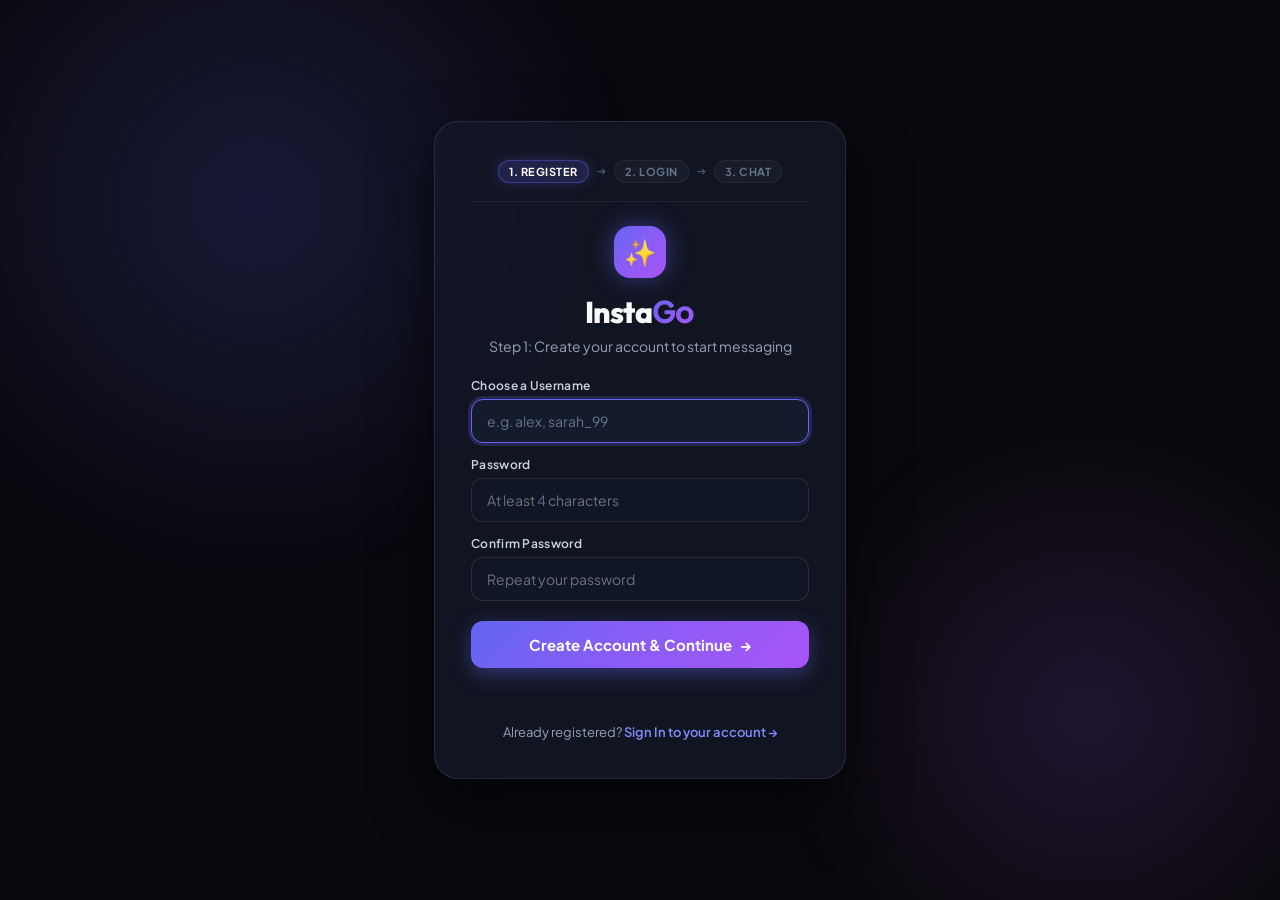
==== commit 03b8aa9b: "Initial commit" ====
--- a/frontend/index.html
+++ b/frontend/index.html
@@ -6,6 +6,13 @@
     <meta name="viewport" content="width=device-width, initial-scale=1.0">
     <meta name="description" content="InstaGo is a blazing-fast, reactive real-time chat application powered by Go WebSockets.">
     <title>InstaGo • Realtime Messenger</title>
+
+    <script>
+        // STEP 3: Chat requires an authenticated session (Step 1: Register -> Step 2: Login -> Step 3: Chat)
+        if (!localStorage.getItem("token") || !localStorage.getItem("instaGo_username")) {
+            window.location.replace("register.html");
+        }
+    </script>
 
     <link rel="stylesheet" href="style.css">
 </head>
@@ -28,13 +35,13 @@
                 </a>
 
                 <div class="sidebar-actions">
-                    <a href="login.html" id="authLink" class="icon-btn" title="Account / Login">
-                        👤
-                    </a>
+                    <button class="icon-btn" onclick="logout()" title="Sign Out">
+                        🚪
+                    </button>
                 </div>
             </header>
 
-            <!-- PROFILE / CONNECTION CARD -->
+            <!-- AUTHENTICATED USER PROFILE CARD -->
             <section class="profile-section">
                 <div class="profile-card">
                     <div id="myAvatar" class="user-avatar status-indicator">
@@ -43,7 +50,7 @@
 
                     <div class="profile-details">
                         <div id="myUsername" class="profile-name">
-                            Guest
+                            Connecting...
                         </div>
 
                         <div class="profile-status">
@@ -52,31 +59,10 @@
                         </div>
                     </div>
 
-                    <button id="toggleDrawerBtn" class="icon-btn" onclick="toggleUserDrawer()" title="Connection settings">
-                        ⚙️
-                    </button>
-                </div>
-
-                <!-- COLLAPSIBLE CONNECT FORM -->
-                <div id="userConnectDrawer" class="user-connect-drawer">
-                    <div class="input-with-button">
-                        <input
-                            type="text"
-                            id="username"
-                            class="custom-input"
-                            placeholder="Your username..."
-                            autocomplete="off"
-                            maxlength="24"
-                        >
-
-                        <button
-                            id="connectButton"
-                            class="btn-primary"
-                            onclick="toggleConnect()"
-                        >
-                            Connect
-                        </button>
-                    </div>
+                    <button id="logoutBtn" class="logout-btn" onclick="logout()" title="Sign Out">
+                        <span>Sign Out</span>
+                        <span>🚪</span>
+                    </button>
                 </div>
             </section>
 
--- a/frontend/style.css
+++ b/frontend/style.css
@@ -317,6 +317,34 @@
 @keyframes livePulse {
     0%, 100% { opacity: 1; transform: scale(1); }
     50% { opacity: 0.5; transform: scale(1.2); }
+}
+
+.logout-btn {
+    display: inline-flex;
+    align-items: center;
+    gap: 6px;
+    padding: 7px 12px;
+    background: rgba(244, 63, 94, 0.12);
+    border: 1px solid rgba(244, 63, 94, 0.25);
+    color: #fb7185;
+    border-radius: var(--radius-md);
+    font-size: 12px;
+    font-weight: 600;
+    transition: all var(--trans-fast);
+    cursor: pointer;
+    flex-shrink: 0;
+}
+
+.logout-btn:hover {
+    background: rgba(244, 63, 94, 0.22);
+    border-color: rgba(244, 63, 94, 0.45);
+    color: #fff;
+    transform: translateY(-1px);
+    box-shadow: 0 4px 14px rgba(244, 63, 94, 0.25);
+}
+
+.logout-btn:active {
+    transform: translateY(0);
 }
 
 /* User Connection Form Drawer (when editing/disconnected) */
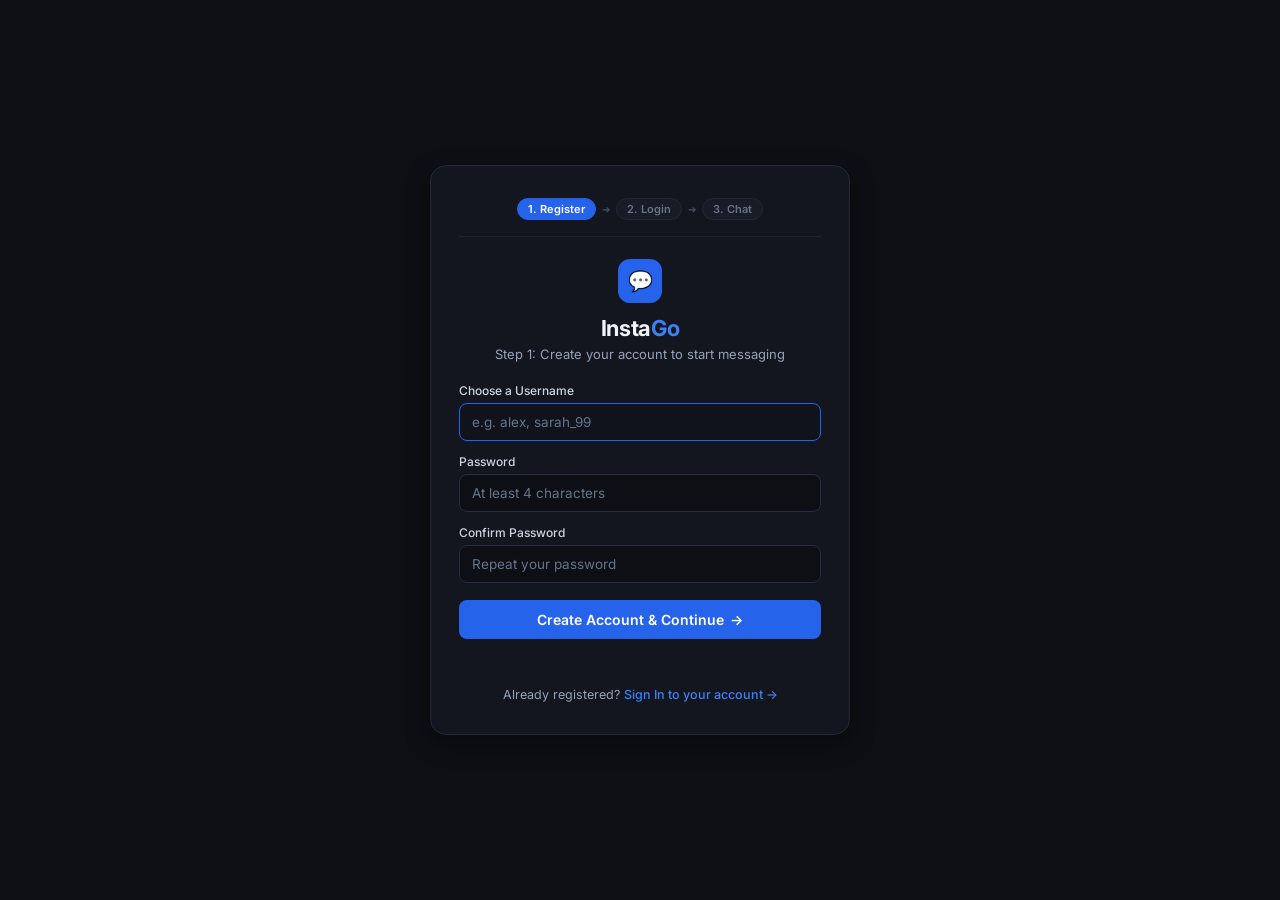
==== commit d0167c6c: "Initial commit" ====
--- a/frontend/index.html
+++ b/frontend/index.html
@@ -35,8 +35,8 @@
                 </a>
 
                 <div class="sidebar-actions">
-                    <button class="icon-btn" onclick="logout()" title="Sign Out">
-                        🚪
+                    <button class="icon-btn" onclick="startNewChatDialog()" title="Start New Chat">
+                        +
                     </button>
                 </div>
             </header>
@@ -61,7 +61,6 @@
 
                     <button id="logoutBtn" class="logout-btn" onclick="logout()" title="Sign Out">
                         <span>Sign Out</span>
-                        <span>🚪</span>
                     </button>
                 </div>
             </section>
@@ -77,6 +76,7 @@
                         placeholder="Search chats..."
                         autocomplete="off"
                         oninput="handleSearchContacts(event)"
+                        onkeydown="handleSearchKeydown(event)"
                     >
                 </div>
             </div>
@@ -91,24 +91,6 @@
             <div id="conversationList" class="conversation-list" role="list">
                 <!-- Rendered dynamically by script.js -->
             </div>
-
-            <!-- SIDEBAR FOOTER (START NEW CHAT) -->
-            <footer class="sidebar-footer">
-                <form class="new-chat-form" onsubmit="handleStartChat(event)">
-                    <input
-                        type="text"
-                        id="recipient"
-                        class="new-chat-input"
-                        placeholder="Chat with username..."
-                        autocomplete="off"
-                        required
-                    >
-
-                    <button type="submit" class="btn-primary" title="Start conversation">
-                        +
-                    </button>
-                </form>
-            </footer>
 
         </aside>
 
@@ -177,15 +159,15 @@
             <section id="output" class="messages-viewport" role="log" aria-live="polite">
 
                 <div class="chat-welcome">
-                    <div class="welcome-badge">🚀</div>
-                    <h2 class="welcome-title">Instant Real-Time Chat</h2>
+                    <div class="welcome-badge">💬</div>
+                    <h2 class="welcome-title">InstaGo Messenger</h2>
                     <p class="welcome-desc">
-                        Connect with your friends, team members, or collaborate with anyone in real-time with sub-millisecond response.
+                        Select a conversation from the sidebar or click '+' to start a new chat.
                     </p>
                     <div class="welcome-suggestions">
-                        <span class="suggestion-chip" onclick="quickSelectUser('alice')">💬 Chat with Alice</span>
-                        <span class="suggestion-chip" onclick="quickSelectUser('bob')">💬 Chat with Bob</span>
-                        <span class="suggestion-chip" onclick="quickSelectUser('charlie')">💬 Chat with Charlie</span>
+                        <button class="btn-primary" onclick="startNewChatDialog()" style="padding: 8px 16px; font-size: 13px;">
+                            + Start New Chat
+                        </button>
                     </div>
                 </div>
 
--- a/frontend/style.css
+++ b/frontend/style.css
@@ -1,62 +1,72 @@
-@import url('https://fonts.googleapis.com/css2?family=Outfit:wght@500;600;700;800&family=Plus+Jakarta+Sans:wght@400;500;600;700&display=swap');
+@import url('https://fonts.googleapis.com/css2?family=Inter:wght@400;500;600;700&display=swap');
 
 /* ==========================================================================
-   CSS VARIABLES & DESIGN SYSTEM
+   DESIGN TOKENS - CLEAN, NATURAL DARK THEME
+   (Crafted for comfort, legibility, and restraint. No AI-style neon glow/blobs)
    ========================================================================== */
 :root {
-    --font-heading: 'Outfit', -apple-system, BlinkMacSystemFont, sans-serif;
-    --font-body: 'Plus Jakarta Sans', -apple-system, BlinkMacSystemFont, sans-serif;
-
-    /* Theme Colors */
-    --bg-darkest: #07090e;
-    --bg-primary: #0d111a;
-    --bg-secondary: #131826;
-    --bg-tertiary: #1a2235;
-    --bg-card: rgba(19, 24, 38, 0.75);
-    --bg-glass: rgba(26, 34, 53, 0.6);
-    --bg-hover: rgba(255, 255, 255, 0.05);
-
-    /* Borders */
-    --border-subtle: rgba(255, 255, 255, 0.08);
-    --border-medium: rgba(255, 255, 255, 0.14);
-    --border-glow: rgba(99, 102, 241, 0.5);
-
-    /* Gradients */
-    --accent-gradient: linear-gradient(135deg, #6366f1 0%, #8b5cf6 50%, #a855f7 100%);
-    --accent-glow: 0 0 24px rgba(99, 102, 241, 0.4);
-    --accent-solid: #6366f1;
-    --accent-hover: #4f46e5;
-    --accent-secondary: #ec4899;
+    --font-sans: 'Inter', -apple-system, BlinkMacSystemFont, "Segoe UI", Roboto, Helvetica, Arial, sans-serif;
+
+    /* Surface & Background Colors */
+    --bg-page: #0d0f14;
+    --bg-sidebar: #13161f;
+    --bg-chat: #0d0f14;
+    --bg-surface: #181c26;
+    --bg-surface-elevated: #1e2330;
+    --bg-surface-hover: #222837;
+    --bg-input: #10131a;
+
+    /* Borders & Dividers */
+    --border-subtle: #1e2330;
+    --border-medium: #272d3d;
+    --border-strong: #333a4f;
+
+    /* Accent & Brand Colors */
+    --accent: #2563eb;
+    --accent-hover: #1d4ed8;
+    --accent-active: #1e40af;
+    --accent-subtle: rgba(37, 99, 235, 0.12);
+    --accent-text: #ffffff;
 
     /* Text Colors */
-    --text-primary: #f8fafc;
+    --text-primary: #f1f5f9;
     --text-secondary: #94a3b8;
     --text-muted: #64748b;
-    --text-inverted: #0d111a;
-
-    /* Status Colors */
+    --text-faint: #475569;
+
+    /* Message Bubbles */
+    --bubble-mine-bg: #2563eb;
+    --bubble-mine-text: #ffffff;
+    --bubble-theirs-bg: #1a1e29;
+    --bubble-theirs-border: #242938;
+    --bubble-theirs-text: #e2e8f0;
+
+    /* Status Indicators */
     --status-online: #10b981;
-    --status-online-glow: rgba(16, 185, 129, 0.4);
     --status-offline: #64748b;
     --status-connecting: #f59e0b;
-    --status-danger: #f43f5e;
-
-    /* Geometry & Shadows */
-    --radius-sm: 8px;
-    --radius-md: 12px;
-    --radius-lg: 16px;
-    --radius-xl: 22px;
+    --status-danger: #ef4444;
+
+    /* Radii */
+    --radius-sm: 6px;
+    --radius-md: 8px;
+    --radius-lg: 12px;
+    --radius-xl: 16px;
     --radius-full: 9999px;
-    --shadow-main: 0 12px 32px -4px rgba(0, 0, 0, 0.6);
-    --shadow-popover: 0 20px 40px rgba(0, 0, 0, 0.7);
-
-    /* Transitions */
-    --trans-fast: 0.18s cubic-bezier(0.4, 0, 0.2, 1);
-    --trans-medium: 0.28s cubic-bezier(0.4, 0, 0.2, 1);
+
+    /* Natural physical shadows - no neon glows */
+    --shadow-sm: 0 1px 2px rgba(0, 0, 0, 0.3);
+    --shadow-md: 0 4px 12px rgba(0, 0, 0, 0.35);
+    --shadow-lg: 0 8px 24px rgba(0, 0, 0, 0.45);
+    --shadow-popover: 0 10px 28px rgba(0, 0, 0, 0.55);
+
+    /* Clean transitions */
+    --trans-fast: 0.15s ease;
+    --trans-medium: 0.2s ease;
 }
 
 /* ==========================================================================
-   BASE RESETS
+   BASE RESETS & DEFAULTS
    ========================================================================== */
 * {
     box-sizing: border-box;
@@ -68,38 +78,13 @@
     width: 100%;
     height: 100%;
     overflow: hidden;
-    background-color: var(--bg-darkest);
-    color: var(--text-primary);
-    font-family: var(--font-body);
+    background-color: var(--bg-page);
+    color: var(--text-primary);
+    font-family: var(--font-sans);
     font-size: 14px;
     line-height: 1.5;
     -webkit-font-smoothing: antialiased;
     -moz-osx-font-smoothing: grayscale;
-}
-
-/* Background Atmosphere */
-body::before {
-    content: '';
-    position: fixed;
-    top: -20%;
-    left: -10%;
-    width: 60vw;
-    height: 60vw;
-    background: radial-gradient(circle, rgba(99, 102, 241, 0.12) 0%, rgba(139, 92, 246, 0.04) 40%, transparent 70%);
-    pointer-events: none;
-    z-index: 0;
-}
-
-body::after {
-    content: '';
-    position: fixed;
-    bottom: -15%;
-    right: -10%;
-    width: 50vw;
-    height: 50vw;
-    background: radial-gradient(circle, rgba(168, 85, 247, 0.09) 0%, rgba(236, 72, 153, 0.03) 45%, transparent 70%);
-    pointer-events: none;
-    z-index: 0;
 }
 
 button {
@@ -108,7 +93,7 @@
     background: transparent;
     cursor: pointer;
     color: inherit;
-    transition: all var(--trans-fast);
+    transition: background-color var(--trans-fast), color var(--trans-fast), border-color var(--trans-fast);
 }
 
 input, textarea {
@@ -117,36 +102,36 @@
 }
 
 /* ==========================================================================
-   APP LAYOUT
+   APP SHELL
    ========================================================================== */
 .app {
     position: relative;
-    z-index: 1;
     width: 100%;
     height: 100vh;
     display: flex;
     overflow: hidden;
-    backdrop-filter: blur(8px);
+    background: var(--bg-page);
 }
 
 /* ==========================================================================
    SIDEBAR
    ========================================================================== */
 .sidebar {
-    width: 340px;
+    width: 320px;
     height: 100%;
-    background: var(--bg-primary);
+    background: var(--bg-sidebar);
     border-right: 1px solid var(--border-subtle);
     display: flex;
     flex-direction: column;
     flex-shrink: 0;
+    z-index: 20;
     transition: transform var(--trans-medium);
-    z-index: 20;
 }
 
 /* Sidebar Brand Header */
 .sidebar-header {
-    padding: 20px 22px 16px;
+    height: 60px;
+    padding: 0 16px;
     display: flex;
     align-items: center;
     justify-content: space-between;
@@ -158,93 +143,86 @@
     align-items: center;
     gap: 10px;
     text-decoration: none;
+    color: var(--text-primary);
 }
 
 .logo-badge {
-    width: 36px;
-    height: 36px;
+    width: 32px;
+    height: 32px;
     border-radius: var(--radius-md);
-    background: var(--accent-gradient);
-    display: flex;
-    align-items: center;
-    justify-content: center;
+    background: var(--accent);
+    display: flex;
+    align-items: center;
+    justify-content: center;
+    font-size: 16px;
+}
+
+.logo-text {
     font-size: 18px;
-    box-shadow: var(--accent-glow);
-}
-
-.logo-text {
-    font-family: var(--font-heading);
-    font-size: 22px;
-    font-weight: 800;
-    letter-spacing: -0.6px;
+    font-weight: 700;
+    letter-spacing: -0.3px;
     color: var(--text-primary);
 }
 
 .logo-text span {
-    background: var(--accent-gradient);
-    -webkit-background-clip: text;
-    -webkit-text-fill-color: transparent;
+    color: #3b82f6;
 }
 
 .sidebar-actions {
     display: flex;
     align-items: center;
-    gap: 8px;
+    gap: 6px;
 }
 
 .icon-btn {
-    width: 34px;
-    height: 34px;
+    width: 32px;
+    height: 32px;
     border-radius: var(--radius-sm);
     display: flex;
     align-items: center;
     justify-content: center;
     color: var(--text-secondary);
-    background: var(--bg-secondary);
-    border: 1px solid var(--border-subtle);
-    font-size: 15px;
-    transition: all var(--trans-fast);
+    background: transparent;
+    border: 1px solid transparent;
+    font-size: 14px;
 }
 
 .icon-btn:hover {
     color: var(--text-primary);
-    background: var(--bg-tertiary);
-    border-color: var(--border-medium);
-    transform: translateY(-1px);
+    background: var(--bg-surface-hover);
+    border-color: var(--border-subtle);
 }
 
 .icon-btn.active {
-    color: #fff;
-    background: var(--accent-solid);
-    border-color: var(--accent-solid);
+    color: var(--accent-text);
+    background: var(--accent);
+    border-color: var(--accent);
 }
 
 /* User Profile Section */
 .profile-section {
-    padding: 16px 20px;
-    background: var(--bg-card);
+    padding: 12px 16px;
+    background: var(--bg-sidebar);
     border-bottom: 1px solid var(--border-subtle);
-    backdrop-filter: blur(12px);
 }
 
 .profile-card {
     display: flex;
     align-items: center;
-    gap: 12px;
+    gap: 10px;
 }
 
 .user-avatar {
-    width: 44px;
-    height: 44px;
+    width: 38px;
+    height: 38px;
     border-radius: var(--radius-full);
     display: flex;
     align-items: center;
     justify-content: center;
-    font-weight: 700;
-    font-size: 16px;
+    font-weight: 600;
+    font-size: 14px;
     color: #fff;
     text-transform: uppercase;
-    box-shadow: 0 4px 14px rgba(0, 0, 0, 0.4);
     position: relative;
     flex-shrink: 0;
 }
@@ -252,19 +230,18 @@
 .user-avatar.status-indicator::after {
     content: '';
     position: absolute;
-    bottom: 0;
-    right: 0;
-    width: 12px;
-    height: 12px;
+    bottom: -1px;
+    right: -1px;
+    width: 10px;
+    height: 10px;
     border-radius: var(--radius-full);
-    border: 2px solid var(--bg-primary);
+    border: 2px solid var(--bg-sidebar);
     background-color: var(--status-offline);
     transition: background-color var(--trans-fast);
 }
 
 .user-avatar.status-indicator.online::after {
     background-color: var(--status-online);
-    box-shadow: 0 0 10px var(--status-online);
 }
 
 .user-avatar.status-indicator.connecting::after {
@@ -277,14 +254,12 @@
 }
 
 .profile-name {
-    font-size: 15px;
-    font-weight: 700;
+    font-size: 13px;
+    font-weight: 600;
+    color: var(--text-primary);
     white-space: nowrap;
     overflow: hidden;
     text-overflow: ellipsis;
-    display: flex;
-    align-items: center;
-    gap: 6px;
 }
 
 .profile-status {
@@ -292,251 +267,152 @@
     align-items: center;
     gap: 6px;
     font-size: 12px;
-    color: var(--text-secondary);
-    margin-top: 2px;
+    color: var(--text-muted);
+    margin-top: 1px;
 }
 
 .live-dot {
-    width: 7px;
-    height: 7px;
+    width: 6px;
+    height: 6px;
     border-radius: var(--radius-full);
     background: var(--status-offline);
+    flex-shrink: 0;
 }
 
 .live-dot.online {
     background: var(--status-online);
-    box-shadow: 0 0 8px var(--status-online);
-    animation: livePulse 2s infinite ease-in-out;
 }
 
 .live-dot.connecting {
     background: var(--status-connecting);
-    animation: livePulse 1.2s infinite ease-in-out;
-}
-
-@keyframes livePulse {
-    0%, 100% { opacity: 1; transform: scale(1); }
-    50% { opacity: 0.5; transform: scale(1.2); }
 }
 
 .logout-btn {
     display: inline-flex;
     align-items: center;
-    gap: 6px;
-    padding: 7px 12px;
-    background: rgba(244, 63, 94, 0.12);
-    border: 1px solid rgba(244, 63, 94, 0.25);
-    color: #fb7185;
-    border-radius: var(--radius-md);
+    gap: 5px;
+    padding: 5px 10px;
+    background: transparent;
+    border: 1px solid var(--border-medium);
+    color: var(--text-secondary);
+    border-radius: var(--radius-sm);
+    font-size: 11px;
+    font-weight: 500;
+    flex-shrink: 0;
+}
+
+.logout-btn:hover {
+    background: rgba(239, 68, 68, 0.12);
+    border-color: rgba(239, 68, 68, 0.3);
+    color: #f87171;
+}
+
+/* Sidebar Search */
+.sidebar-search-box {
+    padding: 10px 14px 6px;
+}
+
+.search-input-wrapper {
+    position: relative;
+    display: flex;
+    align-items: center;
+}
+
+.search-icon {
+    position: absolute;
+    left: 10px;
     font-size: 12px;
-    font-weight: 600;
-    transition: all var(--trans-fast);
-    cursor: pointer;
-    flex-shrink: 0;
-}
-
-.logout-btn:hover {
-    background: rgba(244, 63, 94, 0.22);
-    border-color: rgba(244, 63, 94, 0.45);
-    color: #fff;
-    transform: translateY(-1px);
-    box-shadow: 0 4px 14px rgba(244, 63, 94, 0.25);
-}
-
-.logout-btn:active {
-    transform: translateY(0);
-}
-
-/* User Connection Form Drawer (when editing/disconnected) */
-.user-connect-drawer {
-    margin-top: 12px;
-    padding-top: 12px;
-    border-top: 1px dashed var(--border-subtle);
-    display: flex;
-    flex-direction: column;
-    gap: 10px;
-}
-
-.input-with-button {
-    display: flex;
-    gap: 8px;
-}
-
-.custom-input {
-    flex: 1;
-    background: var(--bg-secondary);
+    color: var(--text-muted);
+    pointer-events: none;
+}
+
+.search-input {
+    width: 100%;
+    background: var(--bg-input);
     border: 1px solid var(--border-subtle);
     border-radius: var(--radius-md);
-    padding: 9px 12px;
+    padding: 7px 10px 7px 30px;
     font-size: 13px;
     color: var(--text-primary);
     outline: none;
-    transition: border-color var(--trans-fast), box-shadow var(--trans-fast);
-}
-
-.custom-input:focus {
-    border-color: var(--border-glow);
-    box-shadow: 0 0 0 3px rgba(99, 102, 241, 0.15);
-}
-
-.custom-input::placeholder {
-    color: var(--text-muted);
-}
-
-.btn-primary {
-    background: var(--accent-gradient);
-    color: #fff;
-    padding: 8px 14px;
-    border-radius: var(--radius-md);
+    transition: border-color var(--trans-fast), background-color var(--trans-fast);
+}
+
+.search-input:focus {
+    background: var(--bg-surface);
+    border-color: var(--accent);
+}
+
+.search-input::placeholder {
+    color: var(--text-muted);
+}
+
+/* Section Label */
+.section-label {
+    display: flex;
+    align-items: center;
+    justify-content: space-between;
+    padding: 10px 16px 4px;
+    font-size: 11px;
     font-weight: 600;
-    font-size: 13px;
-    display: flex;
-    align-items: center;
-    justify-content: center;
-    gap: 6px;
-    box-shadow: 0 4px 14px rgba(99, 102, 241, 0.35);
-    white-space: nowrap;
-}
-
-.btn-primary:hover {
-    box-shadow: 0 6px 20px rgba(99, 102, 241, 0.5);
-    transform: translateY(-1px);
-}
-
-.btn-primary:active {
-    transform: translateY(0);
-}
-
-.btn-secondary {
-    background: var(--bg-tertiary);
+    letter-spacing: 0.5px;
+    color: var(--text-muted);
+    text-transform: uppercase;
+}
+
+.section-label-count {
+    background: var(--bg-surface);
     color: var(--text-secondary);
-    border: 1px solid var(--border-subtle);
-    padding: 8px 12px;
-    border-radius: var(--radius-md);
-    font-weight: 500;
-    font-size: 12px;
-}
-
-.btn-secondary:hover {
-    color: var(--text-primary);
-    border-color: var(--border-medium);
-}
-
-/* Sidebar Search & Section Header */
-.sidebar-search-box {
-    padding: 14px 20px 8px;
-}
-
-.search-input-wrapper {
-    position: relative;
-    display: flex;
-    align-items: center;
-}
-
-.search-icon {
-    position: absolute;
-    left: 12px;
-    font-size: 13px;
-    color: var(--text-muted);
-    pointer-events: none;
-}
-
-.search-input {
-    width: 100%;
-    background: var(--bg-secondary);
-    border: 1px solid var(--border-subtle);
-    border-radius: var(--radius-full);
-    padding: 8px 14px 8px 32px;
-    font-size: 13px;
-    color: var(--text-primary);
-    outline: none;
-    transition: all var(--trans-fast);
-}
-
-.search-input:focus {
-    background: var(--bg-tertiary);
-    border-color: var(--border-glow);
-    box-shadow: 0 0 0 2px rgba(99, 102, 241, 0.15);
-}
-
-.section-label {
-    display: flex;
-    align-items: center;
-    justify-content: space-between;
-    padding: 10px 20px 6px;
-    font-size: 11px;
-    font-weight: 700;
-    letter-spacing: 0.8px;
-    color: var(--text-muted);
-    text-transform: uppercase;
-}
-
-.section-label-count {
-    background: var(--bg-tertiary);
-    color: var(--text-secondary);
-    padding: 2px 7px;
-    border-radius: var(--radius-full);
+    padding: 1px 6px;
+    border-radius: var(--radius-sm);
     font-size: 10px;
-}
-
-/* Conversation / Contact List */
+    font-weight: 600;
+}
+
+/* Conversation List */
 .conversation-list {
     flex: 1;
     overflow-y: auto;
-    padding: 4px 12px;
+    padding: 4px 8px;
     display: flex;
     flex-direction: column;
-    gap: 4px;
+    gap: 2px;
 }
 
 .conversation-item {
     display: flex;
     align-items: center;
-    gap: 12px;
-    padding: 10px 12px;
-    border-radius: var(--radius-lg);
+    gap: 10px;
+    padding: 8px 10px;
+    border-radius: var(--radius-md);
     background: transparent;
     cursor: pointer;
-    transition: all var(--trans-fast);
+    transition: background-color var(--trans-fast);
     position: relative;
     user-select: none;
+    border-left: 3px solid transparent;
 }
 
 .conversation-item:hover {
-    background: var(--bg-hover);
-    transform: translateX(2px);
+    background: var(--bg-surface-hover);
 }
 
 .conversation-item.active {
-    background: var(--bg-glass);
-    border: 1px solid var(--border-glow);
-    box-shadow: 0 4px 16px rgba(0, 0, 0, 0.3);
-}
-
-.conversation-item.active::before {
-    content: '';
-    position: absolute;
-    left: -4px;
-    top: 50%;
-    transform: translateY(-50%);
-    width: 4px;
-    height: 22px;
-    border-radius: 4px;
-    background: var(--accent-gradient);
+    background: var(--bg-surface-elevated);
+    border-left-color: var(--accent);
 }
 
 .contact-avatar {
-    width: 42px;
-    height: 42px;
+    width: 36px;
+    height: 36px;
     border-radius: var(--radius-full);
     display: flex;
     align-items: center;
     justify-content: center;
-    font-weight: 700;
-    font-size: 15px;
+    font-weight: 600;
+    font-size: 13px;
     color: #fff;
     flex-shrink: 0;
-    box-shadow: 0 2px 8px rgba(0, 0, 0, 0.3);
 }
 
 .contact-info {
@@ -552,7 +428,7 @@
 }
 
 .contact-name {
-    font-size: 14px;
+    font-size: 13px;
     font-weight: 600;
     color: var(--text-primary);
     white-space: nowrap;
@@ -570,7 +446,7 @@
     display: flex;
     align-items: center;
     justify-content: space-between;
-    gap: 8px;
+    gap: 6px;
 }
 
 .contact-snippet {
@@ -591,7 +467,7 @@
     height: 18px;
     padding: 0 5px;
     border-radius: var(--radius-full);
-    background: var(--accent-solid);
+    background: var(--accent);
     color: #fff;
     font-size: 10px;
     font-weight: 700;
@@ -599,22 +475,17 @@
     align-items: center;
     justify-content: center;
     flex-shrink: 0;
-    animation: badgePop 0.3s cubic-bezier(0.175, 0.885, 0.32, 1.275);
-}
-
-@keyframes badgePop {
-    0% { transform: scale(0.6); opacity: 0; }
-    100% { transform: scale(1); opacity: 1; }
 }
 
 .item-delete-btn {
     opacity: 0;
     visibility: hidden;
-    padding: 4px;
-    color: var(--text-muted);
-    border-radius: 6px;
-    font-size: 12px;
-    transition: all var(--trans-fast);
+    padding: 2px 4px;
+    color: var(--text-muted);
+    border-radius: var(--radius-sm);
+    font-size: 11px;
+    cursor: pointer;
+    transition: opacity var(--trans-fast), color var(--trans-fast);
 }
 
 .conversation-item:hover .item-delete-btn {
@@ -624,52 +495,64 @@
 
 .item-delete-btn:hover {
     color: var(--status-danger);
-    background: rgba(244, 63, 94, 0.1);
-}
-
-/* Empty Conversation List State */
+    background: rgba(239, 68, 68, 0.1);
+}
+
+/* Empty Conversation List */
 .sidebar-empty-state {
-    padding: 30px 20px;
+    padding: 32px 16px;
     text-align: center;
     color: var(--text-muted);
     display: flex;
     flex-direction: column;
     align-items: center;
-    gap: 8px;
+    gap: 6px;
 }
 
 .sidebar-empty-icon {
-    font-size: 32px;
+    font-size: 26px;
+    margin-bottom: 2px;
     opacity: 0.6;
-    margin-bottom: 4px;
-}
-
-/* Sidebar Quick Chat Input at Bottom */
-.sidebar-footer {
-    padding: 14px 16px;
-    background: var(--bg-card);
-    border-top: 1px solid var(--border-subtle);
-}
-
-.new-chat-form {
-    display: flex;
-    gap: 8px;
-}
-
-.new-chat-input {
-    flex: 1;
-    background: var(--bg-secondary);
+}
+
+
+
+.btn-primary {
+    background: var(--accent);
+    color: #fff;
+    padding: 7px 12px;
+    border-radius: var(--radius-md);
+    font-weight: 500;
+    font-size: 13px;
+    display: flex;
+    align-items: center;
+    justify-content: center;
+    gap: 6px;
+    white-space: nowrap;
+}
+
+.btn-primary:hover {
+    background: var(--accent-hover);
+}
+
+.btn-primary:active {
+    background: var(--accent-active);
+}
+
+.btn-secondary {
+    background: var(--bg-surface);
+    color: var(--text-secondary);
     border: 1px solid var(--border-subtle);
+    padding: 6px 10px;
     border-radius: var(--radius-md);
-    padding: 8px 12px;
-    font-size: 13px;
-    color: var(--text-primary);
-    outline: none;
-    transition: border-color var(--trans-fast);
-}
-
-.new-chat-input:focus {
-    border-color: var(--border-glow);
+    font-weight: 500;
+    font-size: 12px;
+}
+
+.btn-secondary:hover {
+    color: var(--text-primary);
+    background: var(--bg-surface-hover);
+    border-color: var(--border-medium);
 }
 
 /* ==========================================================================
@@ -681,62 +564,60 @@
     display: flex;
     flex-direction: column;
     min-width: 0;
-    background: var(--bg-primary);
+    background: var(--bg-chat);
     position: relative;
 }
 
 /* Chat Header */
 .chat-header {
-    height: 72px;
-    padding: 0 24px;
-    background: var(--bg-card);
+    height: 60px;
+    padding: 0 20px;
+    background: var(--bg-sidebar);
     border-bottom: 1px solid var(--border-subtle);
     display: flex;
     align-items: center;
     justify-content: space-between;
     z-index: 10;
-    backdrop-filter: blur(16px);
 }
 
 .chat-header-left {
     display: flex;
     align-items: center;
-    gap: 14px;
+    gap: 12px;
     min-width: 0;
 }
 
 .mobile-menu-btn {
     display: none;
-    width: 38px;
-    height: 38px;
-    border-radius: var(--radius-md);
-    background: var(--bg-secondary);
+    width: 32px;
+    height: 32px;
+    border-radius: var(--radius-sm);
+    background: var(--bg-surface);
     border: 1px solid var(--border-subtle);
     align-items: center;
     justify-content: center;
-    font-size: 18px;
+    font-size: 16px;
     color: var(--text-primary);
 }
 
 .chat-user-meta {
     display: flex;
     align-items: center;
-    gap: 12px;
+    gap: 10px;
     min-width: 0;
 }
 
 .active-user-avatar {
-    width: 42px;
-    height: 42px;
+    width: 36px;
+    height: 36px;
     border-radius: var(--radius-full);
     display: flex;
     align-items: center;
     justify-content: center;
-    font-weight: 700;
-    font-size: 16px;
+    font-weight: 600;
+    font-size: 14px;
     color: #fff;
     flex-shrink: 0;
-    box-shadow: 0 2px 10px rgba(0, 0, 0, 0.4);
 }
 
 .chat-user-headings {
@@ -744,96 +625,108 @@
 }
 
 .chat-user-name {
-    font-family: var(--font-heading);
-    font-size: 17px;
-    font-weight: 700;
-    letter-spacing: -0.3px;
+    font-size: 15px;
+    font-weight: 600;
     color: var(--text-primary);
     white-space: nowrap;
     overflow: hidden;
     text-overflow: ellipsis;
+    line-height: 1.2;
 }
 
 .chat-user-status {
     font-size: 12px;
-    color: var(--text-secondary);
+    color: var(--text-muted);
+    margin-top: 2px;
+    white-space: nowrap;
+    overflow: hidden;
+    text-overflow: ellipsis;
+}
+
+.chat-header-actions {
     display: flex;
     align-items: center;
     gap: 6px;
 }
 
-.chat-header-actions {
-    display: flex;
-    align-items: center;
-    gap: 8px;
-}
-
 .header-status-badge {
     display: flex;
     align-items: center;
     gap: 6px;
-    padding: 6px 12px;
-    background: var(--bg-secondary);
+    padding: 4px 10px;
+    background: var(--bg-surface);
     border: 1px solid var(--border-subtle);
     border-radius: var(--radius-full);
-    font-size: 12px;
-    font-weight: 600;
-    color: var(--text-secondary);
-    transition: all var(--trans-fast);
+    font-size: 11px;
+    font-weight: 500;
+    color: var(--text-muted);
 }
 
 .header-status-badge.online {
     color: var(--status-online);
-    border-color: rgba(16, 185, 129, 0.3);
+    border-color: rgba(16, 185, 129, 0.25);
     background: rgba(16, 185, 129, 0.08);
 }
 
 .header-status-badge.connecting {
     color: var(--status-connecting);
-    border-color: rgba(245, 158, 11, 0.3);
+    border-color: rgba(245, 158, 11, 0.25);
     background: rgba(245, 158, 11, 0.08);
 }
 
-/* In-Chat Search Bar Drawer */
+/* In-Chat Search Drawer */
 .chat-search-drawer {
     display: none;
-    padding: 10px 24px;
-    background: var(--bg-secondary);
+    padding: 8px 20px;
+    background: var(--bg-surface);
     border-bottom: 1px solid var(--border-subtle);
-    animation: drawerSlideDown 0.2s ease-out;
+    align-items: center;
+    gap: 10px;
 }
 
 .chat-search-drawer.open {
     display: flex;
-    align-items: center;
-    gap: 12px;
-}
-
-@keyframes drawerSlideDown {
-    from { transform: translateY(-10px); opacity: 0; }
-    to { transform: translateY(0); opacity: 1; }
+}
+
+.custom-input {
+    flex: 1;
+    background: var(--bg-input);
+    border: 1px solid var(--border-subtle);
+    border-radius: var(--radius-md);
+    padding: 6px 10px;
+    font-size: 13px;
+    color: var(--text-primary);
+    outline: none;
+}
+
+.custom-input:focus {
+    border-color: var(--accent);
+}
+
+.custom-input::placeholder {
+    color: var(--text-muted);
 }
 
 /* ==========================================================================
-   MESSAGES CONTAINER
+   MESSAGES VIEWPORT
    ========================================================================== */
 .messages-viewport {
     flex: 1;
     overflow-y: auto;
-    padding: 24px 28px;
+    padding: 20px 24px;
     display: flex;
     flex-direction: column;
-    gap: 12px;
-    scroll-behavior: smooth;
+    gap: 8px;
     position: relative;
-}
-
-/* Date Group Pill */
+    background: var(--bg-chat);
+}
+
+/* Date Divider */
 .date-divider {
     display: flex;
     align-items: center;
     justify-content: center;
-    margin: 16px 0;
+    margin: 14px 0;
     position: relative;
 }
 
@@ -848,60 +741,50 @@
 
 .date-pill {
     position: relative;
-    background: var(--bg-tertiary);
+    background: var(--bg-surface);
     border: 1px solid var(--border-subtle);
-    padding: 4px 14px;
+    padding: 3px 10px;
     border-radius: var(--radius-full);
     font-size: 11px;
-    font-weight: 600;
-    color: var(--text-secondary);
-    letter-spacing: 0.3px;
-    box-shadow: 0 2px 6px rgba(0, 0, 0, 0.3);
-}
-
-/* Empty State / Welcome in Chat */
+    font-weight: 500;
+    color: var(--text-muted);
+}
+
+/* Empty Conversation / Welcome */
 .chat-welcome {
     margin: auto;
-    max-width: 440px;
+    max-width: 420px;
     text-align: center;
-    padding: 40px 20px;
+    padding: 36px 16px;
     display: flex;
     flex-direction: column;
     align-items: center;
-    gap: 14px;
-    animation: welcomeFadeIn 0.5s ease-out;
-}
-
-@keyframes welcomeFadeIn {
-    from { opacity: 0; transform: translateY(12px); }
-    to { opacity: 1; transform: translateY(0); }
+    gap: 10px;
 }
 
 .welcome-badge {
-    width: 64px;
-    height: 64px;
-    border-radius: var(--radius-xl);
-    background: var(--accent-gradient);
-    display: flex;
-    align-items: center;
-    justify-content: center;
-    font-size: 30px;
-    box-shadow: var(--accent-glow);
-    margin-bottom: 6px;
+    width: 48px;
+    height: 48px;
+    border-radius: var(--radius-lg);
+    background: var(--bg-surface-elevated);
+    border: 1px solid var(--border-subtle);
+    display: flex;
+    align-items: center;
+    justify-content: center;
+    font-size: 24px;
+    margin-bottom: 4px;
 }
 
 .welcome-title {
-    font-family: var(--font-heading);
-    font-size: 24px;
-    font-weight: 700;
-    letter-spacing: -0.4px;
+    font-size: 18px;
+    font-weight: 600;
     color: var(--text-primary);
 }
 
 .welcome-desc {
-    font-size: 14px;
+    font-size: 13px;
     color: var(--text-secondary);
-    line-height: 1.6;
+    line-height: 1.5;
 }
 
 .welcome-suggestions {
@@ -909,25 +792,24 @@
     flex-wrap: wrap;
     gap: 8px;
     justify-content: center;
-    margin-top: 10px;
+    margin-top: 8px;
 }
 
 .suggestion-chip {
-    background: var(--bg-secondary);
+    background: var(--bg-surface);
     border: 1px solid var(--border-subtle);
     border-radius: var(--radius-full);
-    padding: 6px 14px;
+    padding: 5px 12px;
     font-size: 12px;
     color: var(--text-secondary);
     cursor: pointer;
-    transition: all var(--trans-fast);
+    transition: background-color var(--trans-fast), color var(--trans-fast);
 }
 
 .suggestion-chip:hover {
     color: var(--text-primary);
-    border-color: var(--border-glow);
-    background: var(--bg-tertiary);
-    transform: translateY(-1px);
+    background: var(--bg-surface-hover);
+    border-color: var(--border-medium);
 }
 
 /* ==========================================================================
@@ -936,21 +818,9 @@
 .message-row {
     display: flex;
     align-items: flex-end;
-    gap: 10px;
-    max-width: 76%;
-    animation: messageSlideIn 0.22s cubic-bezier(0.16, 1, 0.3, 1);
+    gap: 8px;
+    max-width: 72%;
     position: relative;
-}
-
-@keyframes messageSlideIn {
-    from {
-        opacity: 0;
-        transform: translateY(10px) scale(0.98);
-    }
-    to {
-        opacity: 1;
-        transform: translateY(0) scale(1);
-    }
 }
 
 .message-row.mine {
@@ -963,18 +833,17 @@
 }
 
 .bubble-avatar {
-    width: 30px;
-    height: 30px;
+    width: 28px;
+    height: 28px;
     border-radius: var(--radius-full);
     display: flex;
     align-items: center;
     justify-content: center;
-    font-size: 12px;
-    font-weight: 700;
+    font-size: 11px;
+    font-weight: 600;
     color: #fff;
     flex-shrink: 0;
     margin-bottom: 2px;
-    box-shadow: 0 2px 6px rgba(0, 0, 0, 0.3);
 }
 
 .message-bubble-wrapper {
@@ -985,41 +854,34 @@
 
 .message-bubble {
     position: relative;
-    padding: 11px 16px;
-    border-radius: 18px;
+    padding: 9px 13px;
+    border-radius: 14px;
     word-break: break-word;
-    font-size: 14px;
-    line-height: 1.5;
-    box-shadow: 0 3px 12px rgba(0, 0, 0, 0.25);
-    transition: transform var(--trans-fast);
-}
-
-.message-bubble:hover {
-    transform: translateY(-1px);
+    font-size: 13.5px;
+    line-height: 1.45;
+    box-shadow: var(--shadow-sm);
 }
 
 /* Theirs Bubble */
 .message-row.theirs .message-bubble {
-    background: var(--bg-tertiary);
-    border: 1px solid var(--border-subtle);
-    color: var(--text-primary);
-    border-bottom-left-radius: 4px;
+    background: var(--bubble-theirs-bg);
+    border: 1px solid var(--bubble-theirs-border);
+    color: var(--bubble-theirs-text);
+    border-bottom-left-radius: 3px;
 }
 
 /* Mine Bubble */
 .message-row.mine .message-bubble {
-    background: var(--accent-gradient);
-    color: #ffffff;
-    border-bottom-right-radius: 4px;
-    box-shadow: 0 4px 16px rgba(99, 102, 241, 0.3);
+    background: var(--bubble-mine-bg);
+    color: var(--bubble-mine-text);
+    border-bottom-right-radius: 3px;
 }
 
 .bubble-author {
     font-size: 11px;
-    font-weight: 700;
+    font-weight: 600;
     color: var(--text-secondary);
-    margin-bottom: 4px;
-    letter-spacing: 0.2px;
+    margin-bottom: 3px;
 }
 
 .message-row.mine .bubble-author {
@@ -1035,10 +897,10 @@
     display: flex;
     align-items: center;
     justify-content: flex-end;
-    gap: 5px;
-    margin-top: 4px;
+    gap: 4px;
+    margin-top: 3px;
     font-size: 10px;
-    opacity: 0.75;
+    opacity: 0.8;
 }
 
 .message-row.mine .bubble-meta {
@@ -1051,21 +913,22 @@
 
 .receipt-icon {
     font-size: 11px;
-}
-
-/* Message Hover Actions (Copy / Quick React) */
+    letter-spacing: -1px;
+}
+
+/* Message Hover Actions */
 .bubble-actions {
     position: absolute;
-    top: -12px;
-    right: 8px;
+    top: -10px;
+    right: 6px;
     display: none;
-    background: var(--bg-secondary);
+    background: var(--bg-surface-elevated);
     border: 1px solid var(--border-subtle);
-    border-radius: var(--radius-full);
-    padding: 2px 6px;
-    box-shadow: var(--shadow-popover);
+    border-radius: var(--radius-sm);
+    padding: 2px 4px;
+    box-shadow: var(--shadow-md);
     z-index: 5;
-    gap: 4px;
+    gap: 2px;
 }
 
 .message-row:hover .bubble-actions {
@@ -1074,67 +937,66 @@
 }
 
 .bubble-action-btn {
-    padding: 3px 6px;
+    padding: 2px 5px;
     font-size: 11px;
     color: var(--text-secondary);
-    border-radius: var(--radius-sm);
+    border-radius: 3px;
 }
 
 .bubble-action-btn:hover {
     color: var(--text-primary);
-    background: var(--bg-tertiary);
-}
-
-/* System Banner / Notification in Message Viewport */
+    background: var(--bg-surface-hover);
+}
+
+/* System Banner / Notification */
 .system-event {
     align-self: center;
     max-width: 80%;
-    margin: 8px 0;
-    padding: 6px 14px;
+    margin: 6px 0;
+    padding: 4px 12px;
     border-radius: var(--radius-full);
-    background: rgba(245, 158, 11, 0.12);
-    border: 1px solid rgba(245, 158, 11, 0.25);
-    color: #fbbf24;
-    font-size: 12px;
+    background: var(--bg-surface);
+    border: 1px solid var(--border-subtle);
+    color: var(--text-secondary);
+    font-size: 11px;
     font-weight: 500;
     display: flex;
     align-items: center;
     gap: 6px;
-    animation: messageSlideIn 0.2s ease-out;
 }
 
 .system-event.info {
-    background: rgba(99, 102, 241, 0.1);
-    border-color: rgba(99, 102, 241, 0.25);
-    color: #a5b4fc;
+    color: #60a5fa;
+    border-color: rgba(96, 165, 250, 0.25);
+    background: rgba(96, 165, 250, 0.08);
 }
 
 .system-event.error {
-    background: rgba(244, 63, 94, 0.12);
-    border-color: rgba(244, 63, 94, 0.25);
-    color: #fda4af;
+    color: #f87171;
+    border-color: rgba(248, 113, 113, 0.25);
+    background: rgba(248, 113, 113, 0.08);
 }
 
 /* Scroll To Bottom Button */
 .scroll-bottom-btn {
     position: absolute;
-    bottom: 90px;
-    right: 28px;
-    width: 40px;
-    height: 40px;
+    bottom: 80px;
+    right: 24px;
+    width: 36px;
+    height: 36px;
     border-radius: var(--radius-full);
-    background: var(--bg-card);
-    border: 1px solid var(--border-glow);
-    color: var(--text-primary);
-    display: flex;
-    align-items: center;
-    justify-content: center;
-    box-shadow: var(--shadow-popover);
+    background: var(--bg-surface-elevated);
+    border: 1px solid var(--border-medium);
+    color: var(--text-primary);
+    display: flex;
+    align-items: center;
+    justify-content: center;
+    box-shadow: var(--shadow-md);
     z-index: 15;
     opacity: 0;
     visibility: hidden;
-    transform: translateY(10px);
-    transition: all var(--trans-fast);
+    transform: translateY(6px);
+    transition: opacity var(--trans-fast), transform var(--trans-fast), background-color var(--trans-fast);
 }
 
 .scroll-bottom-btn.visible {
@@ -1144,31 +1006,31 @@
 }
 
 .scroll-bottom-btn:hover {
-    background: var(--accent-solid);
-    transform: translateY(-2px);
+    background: var(--accent);
+    color: #fff;
+    border-color: var(--accent);
 }
 
 .scroll-badge {
     position: absolute;
-    top: -4px;
-    right: -4px;
+    top: -3px;
+    right: -3px;
     background: var(--status-danger);
     color: #fff;
-    font-size: 10px;
+    font-size: 9px;
     font-weight: 700;
     border-radius: var(--radius-full);
-    padding: 1px 5px;
-    border: 2px solid var(--bg-primary);
+    padding: 1px 4px;
+    border: 2px solid var(--bg-chat);
 }
 
 /* ==========================================================================
    INPUT AREA & CONTROLS
    ========================================================================== */
 .chat-input-area {
-    padding: 12px 24px 18px;
-    background: var(--bg-card);
+    padding: 10px 20px 14px;
+    background: var(--bg-sidebar);
     border-top: 1px solid var(--border-subtle);
-    backdrop-filter: blur(16px);
     position: relative;
     z-index: 10;
 }
@@ -1177,124 +1039,113 @@
 .quick-reaction-bar {
     display: flex;
     align-items: center;
-    gap: 6px;
-    margin-bottom: 10px;
+    gap: 4px;
+    margin-bottom: 8px;
     overflow-x: auto;
-    padding-bottom: 2px;
 }
 
 .quick-reaction-label {
     font-size: 11px;
-    font-weight: 600;
+    font-weight: 500;
     color: var(--text-muted);
     margin-right: 4px;
     white-space: nowrap;
 }
 
 .quick-react-pill {
-    padding: 3px 9px;
-    background: var(--bg-secondary);
+    padding: 2px 7px;
+    background: var(--bg-surface);
     border: 1px solid var(--border-subtle);
-    border-radius: var(--radius-full);
-    font-size: 13px;
+    border-radius: var(--radius-md);
+    font-size: 12px;
     cursor: pointer;
-    transition: all var(--trans-fast);
+    transition: background-color var(--trans-fast), border-color var(--trans-fast);
 }
 
 .quick-react-pill:hover {
-    background: var(--bg-tertiary);
+    background: var(--bg-surface-hover);
     border-color: var(--border-medium);
-    transform: scale(1.15);
 }
 
 /* Input Form Container */
 .input-form-box {
     display: flex;
     align-items: flex-end;
-    gap: 10px;
-    background: var(--bg-secondary);
-    border: 1px solid var(--border-subtle);
+    gap: 8px;
+    background: var(--bg-input);
+    border: 1px solid var(--border-medium);
     border-radius: var(--radius-lg);
-    padding: 8px 10px 8px 14px;
-    box-shadow: 0 4px 16px rgba(0, 0, 0, 0.2);
-    transition: border-color var(--trans-fast), box-shadow var(--trans-fast);
+    padding: 6px 8px 6px 12px;
+    transition: border-color var(--trans-fast);
 }
 
 .input-form-box:focus-within {
-    border-color: var(--border-glow);
-    box-shadow: 0 0 0 3px rgba(99, 102, 241, 0.15);
+    border-color: var(--accent);
 }
 
 .chat-textarea {
     flex: 1;
-    min-height: 24px;
+    min-height: 22px;
     max-height: 120px;
     background: transparent;
     border: none;
     outline: none;
     resize: none;
+    font-size: 13.5px;
+    line-height: 1.45;
+    color: var(--text-primary);
+    padding: 3px 0;
+}
+
+.chat-textarea::placeholder {
+    color: var(--text-muted);
+}
+
+.input-actions-right {
+    display: flex;
+    align-items: center;
+    gap: 4px;
+}
+
+.emoji-trigger-btn {
+    width: 32px;
+    height: 32px;
+    border-radius: var(--radius-sm);
+    display: flex;
+    align-items: center;
+    justify-content: center;
+    color: var(--text-secondary);
+    font-size: 16px;
+    transition: color var(--trans-fast), background-color var(--trans-fast);
+}
+
+.emoji-trigger-btn:hover {
+    color: var(--text-primary);
+    background: var(--bg-surface-hover);
+}
+
+.send-action-btn {
+    width: 32px;
+    height: 32px;
+    border-radius: var(--radius-sm);
+    background: var(--accent);
+    color: #fff;
+    display: flex;
+    align-items: center;
+    justify-content: center;
     font-size: 14px;
-    line-height: 1.4;
-    color: var(--text-primary);
-    padding: 4px 0;
-}
-
-.chat-textarea::placeholder {
-    color: var(--text-muted);
-}
-
-.input-actions-right {
-    display: flex;
-    align-items: center;
-    gap: 6px;
-}
-
-.emoji-trigger-btn {
-    width: 36px;
-    height: 36px;
-    border-radius: var(--radius-md);
-    display: flex;
-    align-items: center;
-    justify-content: center;
-    color: var(--text-secondary);
-    font-size: 18px;
-    transition: all var(--trans-fast);
-}
-
-.emoji-trigger-btn:hover {
-    color: #fbbf24;
-    background: var(--bg-tertiary);
-    transform: scale(1.1);
-}
-
-.send-action-btn {
-    width: 38px;
-    height: 38px;
-    border-radius: var(--radius-md);
-    background: var(--accent-gradient);
-    color: #fff;
-    display: flex;
-    align-items: center;
-    justify-content: center;
-    font-size: 16px;
-    box-shadow: 0 4px 12px rgba(99, 102, 241, 0.35);
-    transition: all var(--trans-fast);
+    transition: background-color var(--trans-fast), opacity var(--trans-fast);
+}
+
+.send-action-btn:hover:not(:disabled) {
+    background: var(--accent-hover);
 }
 
 .send-action-btn:disabled {
-    opacity: 0.4;
+    opacity: 0.35;
     cursor: not-allowed;
-    box-shadow: none;
-    transform: none !important;
-}
-
-.send-action-btn:not(:disabled):hover {
-    box-shadow: 0 6px 18px rgba(99, 102, 241, 0.55);
-    transform: scale(1.05);
-}
-
-.send-action-btn:not(:disabled):active {
-    transform: scale(0.96);
+    background: var(--bg-surface);
+    color: var(--text-muted);
 }
 
 /* Helper text below input */
@@ -1303,114 +1154,106 @@
     align-items: center;
     justify-content: space-between;
     margin-top: 6px;
-    padding: 0 4px;
+    padding: 0 2px;
     font-size: 11px;
     color: var(--text-muted);
 }
 
-/* Emoji Popover Sheet */
+.input-hint-row strong {
+    font-weight: 500;
+    color: var(--text-secondary);
+}
+
+/* Emoji Popover */
 .emoji-popover {
     position: absolute;
-    bottom: calc(100% + 8px);
-    right: 24px;
-    width: 300px;
-    background: var(--bg-secondary);
+    bottom: calc(100% + 6px);
+    right: 20px;
+    width: 280px;
+    background: var(--bg-surface-elevated);
     border: 1px solid var(--border-medium);
     border-radius: var(--radius-lg);
     box-shadow: var(--shadow-popover);
-    padding: 12px;
+    padding: 10px;
     z-index: 30;
     display: none;
-    animation: popoverFade 0.18s ease-out;
 }
 
 .emoji-popover.open {
     display: block;
-}
-
-@keyframes popoverFade {
-    from { opacity: 0; transform: translateY(6px); }
-    to { opacity: 1; transform: translateY(0); }
 }
 
 .emoji-grid {
     display: grid;
     grid-template-columns: repeat(7, 1fr);
-    gap: 6px;
+    gap: 4px;
     max-height: 180px;
     overflow-y: auto;
 }
 
 .emoji-cell {
-    width: 34px;
-    height: 34px;
-    display: flex;
-    align-items: center;
-    justify-content: center;
-    font-size: 18px;
+    width: 32px;
+    height: 32px;
+    display: flex;
+    align-items: center;
+    justify-content: center;
+    font-size: 16px;
     border-radius: var(--radius-sm);
     cursor: pointer;
-    transition: all var(--trans-fast);
+    transition: background-color var(--trans-fast);
 }
 
 .emoji-cell:hover {
-    background: var(--bg-tertiary);
-    transform: scale(1.2);
+    background: var(--bg-surface-hover);
 }
 
 /* ==========================================================================
-   TOAST NOTIFICATION COMPONENT
+   TOAST NOTIFICATIONS
    ========================================================================== */
 .toast-container {
     position: fixed;
-    top: 20px;
-    right: 20px;
+    top: 16px;
+    right: 16px;
     display: flex;
     flex-direction: column;
-    gap: 8px;
+    gap: 6px;
     z-index: 100;
     pointer-events: none;
 }
 
 .toast {
     pointer-events: auto;
-    background: var(--bg-secondary);
+    background: var(--bg-surface-elevated);
     border: 1px solid var(--border-medium);
     border-radius: var(--radius-md);
-    padding: 10px 16px;
-    color: var(--text-primary);
-    box-shadow: var(--shadow-popover);
-    display: flex;
-    align-items: center;
-    gap: 10px;
-    font-size: 13px;
-    animation: toastIn 0.25s cubic-bezier(0.16, 1, 0.3, 1);
+    padding: 8px 14px;
+    color: var(--text-primary);
+    box-shadow: var(--shadow-md);
+    display: flex;
+    align-items: center;
+    gap: 8px;
+    font-size: 12.5px;
     transition: opacity 0.2s, transform 0.2s;
 }
 
-@keyframes toastIn {
-    from { opacity: 0; transform: translateX(20px); }
-    to { opacity: 1; transform: translateX(0); }
-}
-
 .toast.toast-success {
-    border-left: 4px solid var(--status-online);
+    border-left: 3px solid var(--status-online);
 }
 
 .toast.toast-warning {
-    border-left: 4px solid var(--status-connecting);
+    border-left: 3px solid var(--status-connecting);
 }
 
 .toast.toast-error {
-    border-left: 4px solid var(--status-danger);
+    border-left: 3px solid var(--status-danger);
 }
 
 /* ==========================================================================
    CUSTOM SCROLLBAR
    ========================================================================== */
 ::-webkit-scrollbar {
-    width: 6px;
-    height: 6px;
+    width: 5px;
+    height: 5px;
 }
 
 ::-webkit-scrollbar-track {
@@ -1418,12 +1261,12 @@
 }
 
 ::-webkit-scrollbar-thumb {
-    background: rgba(255, 255, 255, 0.12);
+    background: #272d3d;
     border-radius: var(--radius-full);
 }
 
 ::-webkit-scrollbar-thumb:hover {
-    background: rgba(255, 255, 255, 0.25);
+    background: #363e54;
 }
 
 /* ==========================================================================
@@ -1435,7 +1278,7 @@
         top: 0;
         left: 0;
         width: 100%;
-        max-width: 320px;
+        max-width: 300px;
         box-shadow: var(--shadow-popover);
         transform: translateX(-100%);
     }
@@ -1452,8 +1295,7 @@
         display: none;
         position: fixed;
         inset: 0;
-        background: rgba(0, 0, 0, 0.6);
-        backdrop-filter: blur(4px);
+        background: rgba(0, 0, 0, 0.5);
         z-index: 19;
     }
 
@@ -1462,18 +1304,18 @@
     }
 
     .chat-header {
-        padding: 0 16px;
+        padding: 0 14px;
     }
 
     .messages-viewport {
-        padding: 16px;
+        padding: 14px;
     }
 
     .chat-input-area {
-        padding: 10px 14px 14px;
+        padding: 8px 12px 12px;
     }
 
     .message-row {
-        max-width: 88%;
+        max-width: 86%;
     }
 }
